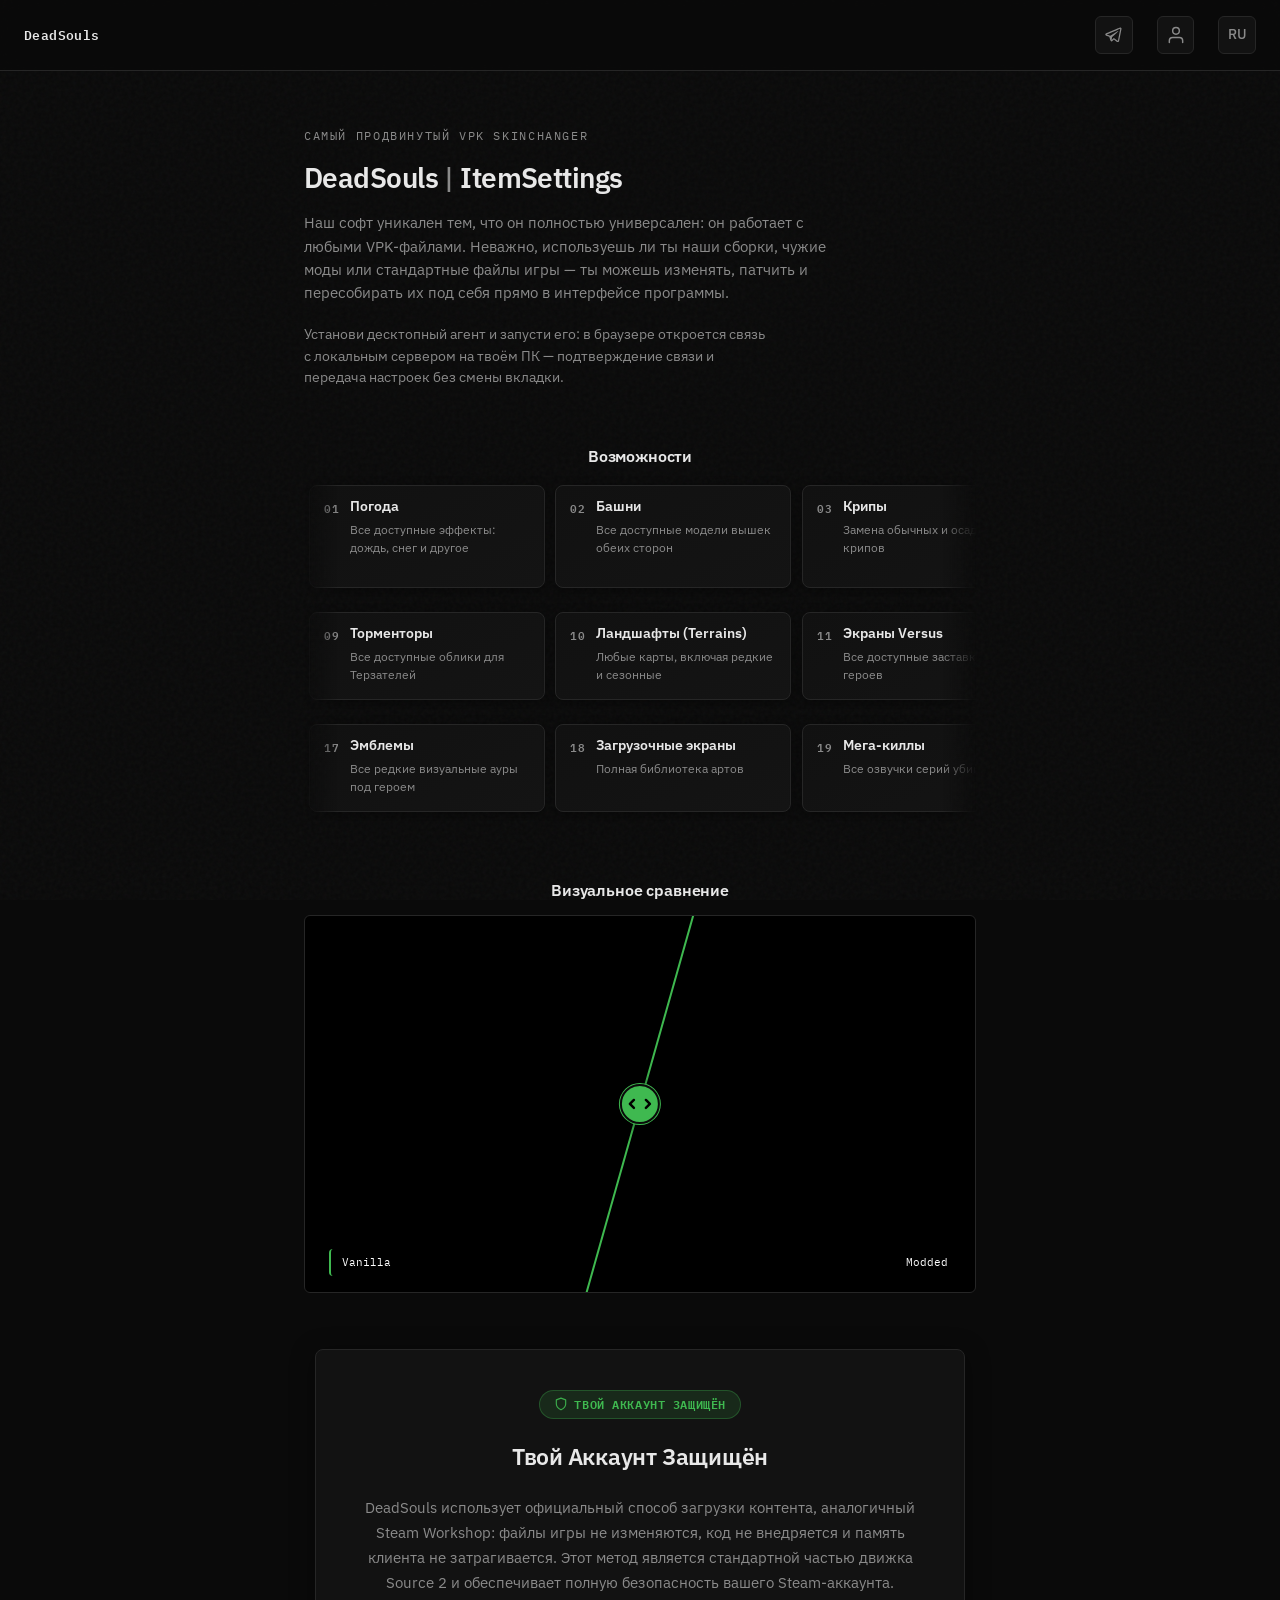
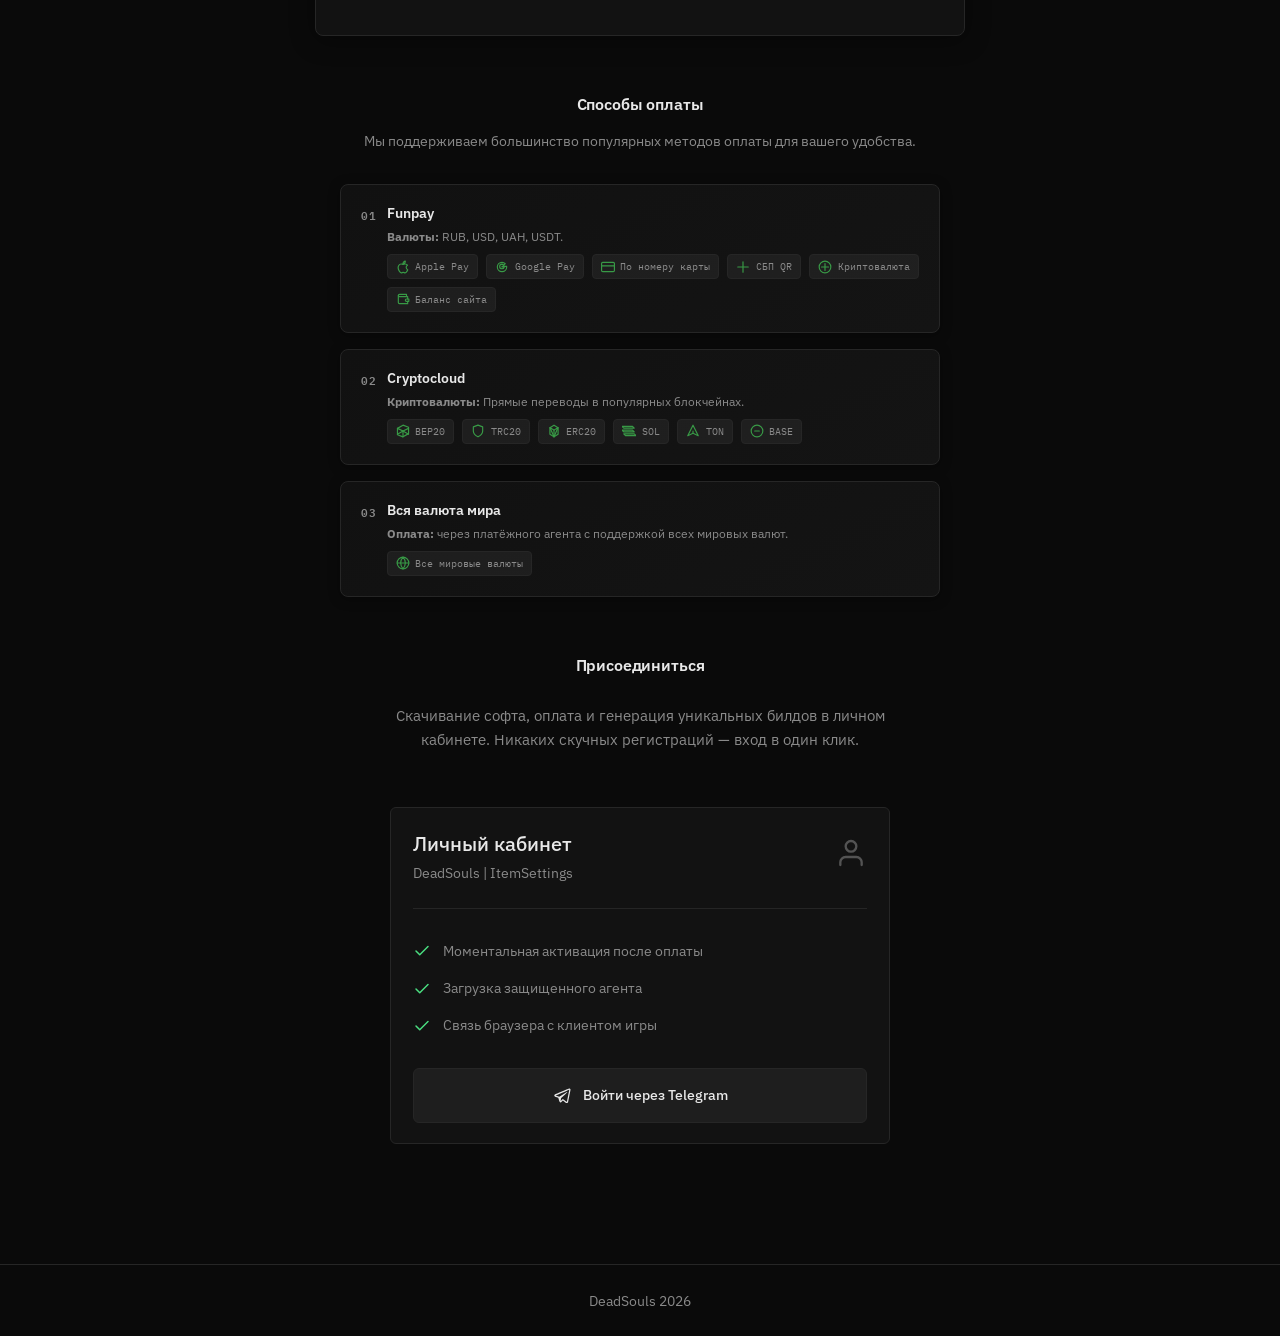
==== static/templates/index.html @ 2cb88980 "removed comments from frontend; fixed language" ====
<!DOCTYPE html>
<html lang="ru">
<head>
    <meta charset="UTF-8" />
    <meta name="viewport" content="width=device-width, initial-scale=1" />
    <meta name="description" content="DeadSouls ItemSettings — продвинутый VPK Skinchanger. Универсальная работа с любыми VPK." />
    <title>DeadSouls | ItemSettings — VPK Skinchanger</title>
    <link rel="preconnect" href="https://fonts.googleapis.com" />
    <link rel="preconnect" href="https://fonts.gstatic.com" crossorigin />
    <link rel="icon" href="https://cdn.deadsouls.cc/website/favicon.ico">
    <link href="https://fonts.googleapis.com/css2?family=IBM+Plex+Mono:wght@400;500;600&family=IBM+Plex+Sans:wght@400;500;600&display=swap" rel="stylesheet" />
    <link rel="stylesheet" href="../styles/styles.css" />
    <script src="../scripts/i18n.js"></script>
  </head>
  <body>
    <div class="noise" aria-hidden="true"></div>

    <div class="topbar-wrap">
      <header class="topbar">
      <a href="/" class="logo" translate="no" style="text-decoration: none; color: inherit;">
        <span class="logo-main">DeadSouls</span>
        <span class="logo-sep"></span>
        <span class="logo-sub"></span>
      </a>
        <div class="topbar-end">
          <a
            href="https://t.me/DeadSouls_VPK"
            target="_blank"
            rel="noopener noreferrer"
            class="gear-btn"
            aria-label="Наш Telegram"
            title="Наш Telegram"
            style="display: flex; align-items: center; justify-content: center; text-decoration: none;"
          >
            <svg width="20" height="20" viewBox="0 0 32 32" fill="currentColor">
              <path d="M 26.070313 3.996094 C 25.734375 4.011719 25.417969 4.109375 25.136719 4.21875 L 25.132813 4.21875 C 24.847656 4.332031 23.492188 4.902344 21.433594 5.765625 C 19.375 6.632813 16.703125 7.757813 14.050781 8.875 C 8.753906 11.105469 3.546875 13.300781 3.546875 13.300781 L 3.609375 13.277344 C 3.609375 13.277344 3.25 13.394531 2.875 13.652344 C 2.683594 13.777344 2.472656 13.949219 2.289063 14.21875 C 2.105469 14.488281 1.957031 14.902344 2.011719 15.328125 C 2.101563 16.050781 2.570313 16.484375 2.90625 16.722656 C 3.246094 16.964844 3.570313 17.078125 3.570313 17.078125 L 3.578125 17.078125 L 8.460938 18.722656 C 8.679688 19.425781 9.949219 23.597656 10.253906 24.558594 C 10.433594 25.132813 10.609375 25.492188 10.828125 25.765625 C 10.933594 25.90625 11.058594 26.023438 11.207031 26.117188 C 11.265625 26.152344 11.328125 26.179688 11.390625 26.203125 C 11.410156 26.214844 11.429688 26.21875 11.453125 26.222656 L 11.402344 26.210938 C 11.417969 26.214844 11.429688 26.226563 11.441406 26.230469 C 11.480469 26.242188 11.507813 26.246094 11.558594 26.253906 C 12.332031 26.488281 12.953125 26.007813 12.953125 26.007813 L 12.988281 25.980469 L 15.871094 23.355469 L 20.703125 27.0625 L 20.8125 27.109375 C 21.820313 27.550781 22.839844 27.304688 23.378906 26.871094 C 23.921875 26.433594 24.132813 25.875 24.132813 25.875 L 24.167969 25.785156 L 27.902344 6.65625 C 28.007813 6.183594 28.035156 5.742188 27.917969 5.3125 C 27.800781 4.882813 27.5 4.480469 27.136719 4.265625 C 26.769531 4.046875 26.40625 3.980469 26.070313 3.996094 Z M 25.96875 6.046875 C 25.964844 6.109375 25.976563 6.101563 25.949219 6.222656 L 25.949219 6.234375 L 22.25 25.164063 C 22.234375 25.191406 22.207031 25.25 22.132813 25.308594 C 22.054688 25.371094 21.992188 25.410156 21.667969 25.28125 L 15.757813 20.75 L 12.1875 24.003906 L 12.9375 19.214844 C 12.9375 19.214844 22.195313 10.585938 22.59375 10.214844 C 22.992188 9.84375 22.859375 9.765625 22.859375 9.765625 C 22.886719 9.3125 22.257813 9.632813 22.257813 9.632813 L 10.082031 17.175781 L 10.078125 17.15625 L 4.242188 15.191406 L 4.242188 15.1875 C 4.238281 15.1875 4.230469 15.183594 4.226563 15.183594 C 4.230469 15.183594 4.257813 15.171875 4.257813 15.171875 L 4.289063 15.15625 L 4.320313 15.144531 C 4.320313 15.144531 9.53125 12.949219 14.828125 10.71875 C 17.480469 9.601563 20.152344 8.476563 22.207031 7.609375 C 24.261719 6.746094 25.78125 6.113281 25.867188 6.078125 C 25.949219 6.046875 25.910156 6.046875 25.96875 6.046875 Z" />
            </svg>
          </a>

          <a
            href="home"
            class="gear-btn"
            id="btn-user-profile"
            aria-label="Личный кабинет"
            style="display: flex; align-items: center; justify-content: center; text-decoration: none;"
          >
            <svg
              width="20"
              height="20"
              viewBox="0 0 24 24"
              fill="none"
              stroke="currentColor"
              stroke-width="1.75"
              stroke-linecap="round"
              stroke-linejoin="round"
            >
              <path d="M20 21v-2a4 4 0 0 0-4-4H8a4 4 0 0 0-4 4v2"></path>
              <circle cx="12" cy="7" r="4"></circle>
            </svg>
          </a>
          <button type="button" class="btn gear-btn home-icon-btn lang-switcher-btn">
            RU
          </button>
        </div>
      </header>

    </div>

    <main>
      <section id="intro" class="section hero">
        <p class="eyebrow" data-i18n="hero_eyebrow">Самый продвинутый VPK Skinchanger</p>
        <h1 class="hero-title">
          DeadSouls <span class="hero-sep">|</span> ItemSettings
        </h1>
        <p class="lead" data-i18n="hero_lead">
          Наш софт уникален тем, что он полностью универсален: он работает с
          любыми VPK-файлами. Неважно, используешь ли ты наши сборки, чужие моды
          или стандартные файлы игры — ты можешь изменять, патчить и пересобирать
          их под себя прямо в интерфейсе программы.
        </p>
        <p class="muted small bridge-hint" data-i18n="hero_bridge_hint">
          Установи десктопный агент и запусти его: в браузере откроется связь с
          локальным сервером на твоём ПК — подтверждение связи и передача
          настроек без смены вкладки.
        </p>
      </section>

      <section id="features" class="section features-section">
        <h2 class="section-title" data-i18n="features_title">Возможности</h2>

        <div class="features-marquees" aria-label="Возможности по категориям">
          <div class="marquee-row marquee-row--left" style="--marquee-duration: 54s">
            <div class="marquee-viewport">
              <div class="marquee-track">
                <div class="marquee-group" role="list">
                  <article class="feat-card" role="listitem">
                    <span class="feat-num" aria-hidden="true">01</span>
                    <span class="feat-title" data-i18n="feat_1_t">Погода</span>
                    <span class="feat-desc" data-i18n="feat_1_d">Все доступные эффекты: дождь, снег и другое</span>
                  </article>
                  <article class="feat-card" role="listitem">
                    <span class="feat-num" aria-hidden="true">02</span>
                    <span class="feat-title" data-i18n="feat_2_t">Башни</span>
                    <span class="feat-desc" data-i18n="feat_2_d">Все доступные модели вышек обеих сторон</span>
                  </article>
                  <article class="feat-card" role="listitem">
                    <span class="feat-num" aria-hidden="true">03</span>
                    <span class="feat-title" data-i18n="feat_3_t">Крипы</span>
                    <span class="feat-desc" data-i18n="feat_3_d">Замена обычных и осадных крипов</span>
                  </article>
                  <article class="feat-card" role="listitem">
                    <span class="feat-num" aria-hidden="true">04</span>
                    <span class="feat-title" data-i18n="feat_4_t">Киллстрик-эффекты</span>
                    <span class="feat-desc" data-i18n="feat_4_d">Визуализация серий убийств</span>
                  </article>
                  <article class="feat-card" role="listitem">
                    <span class="feat-num" aria-hidden="true">05</span>
                    <span class="feat-title" data-i18n="feat_5_t">Интерфейс</span>
                    <span class="feat-desc" data-i18n="feat_5_d">Огромная библиотека скинов панелей, целая коллекция</span>
                  </article>
                  <article class="feat-card" role="listitem">
                    <span class="feat-num" aria-hidden="true">06</span>
                    <span class="feat-title" data-i18n="feat_6_t">Музыкальные наборы</span>
                    <span class="feat-desc" data-i18n="feat_6_d">Все саундтреки игры</span>
                  </article>
                  <article class="feat-card" role="listitem">
                    <span class="feat-num" aria-hidden="true">07</span>
                    <span class="feat-title" data-i18n="feat_7_t">Курсоры</span>
                    <span class="feat-desc" data-i18n="feat_7_d">Полная коллекция тематических наборов указателей</span>
                  </article>
                  <article class="feat-card" role="listitem">
                    <span class="feat-num" aria-hidden="true">08</span>
                    <span class="feat-title" data-i18n="feat_8_t">Рошаны</span>
                    <span class="feat-desc" data-i18n="feat_8_d">Все существующие модели аегисных груш</span>
                  </article>
                </div>
                <div class="marquee-group" aria-hidden="true">
                  <article class="feat-card" tabindex="-1">
                    <span class="feat-num" aria-hidden="true">01</span>
                    <span class="feat-title" data-i18n="feat_1_t">Погода</span>
                    <span class="feat-desc" data-i18n="feat_1_d">Все доступные эффекты: дождь, снег и другое</span>
                  </article>
                  <article class="feat-card" tabindex="-1">
                    <span class="feat-num" aria-hidden="true">02</span>
                    <span class="feat-title" data-i18n="feat_2_t">Башни</span>
                    <span class="feat-desc" data-i18n="feat_2_d">Все доступные модели вышек обеих сторон</span>
                  </article>
                  <article class="feat-card" tabindex="-1">
                    <span class="feat-num" aria-hidden="true">03</span>
                    <span class="feat-title" data-i18n="feat_3_t">Крипы</span>
                    <span class="feat-desc" data-i18n="feat_3_d">Замена обычных и осадных крипов</span>
                  </article>
                  <article class="feat-card" tabindex="-1">
                    <span class="feat-num" aria-hidden="true">04</span>
                    <span class="feat-title" data-i18n="feat_4_t">Киллстрик-эффекты</span>
                    <span class="feat-desc" data-i18n="feat_4_d">Визуализация серий убийств</span>
                  </article>
                  <article class="feat-card" tabindex="-1">
                    <span class="feat-num" aria-hidden="true">05</span>
                    <span class="feat-title" data-i18n="feat_5_t">Интерфейс</span>
                    <span class="feat-desc" data-i18n="feat_5_d">Огромная библиотека скинов панелей, целая коллекция</span>
                  </article>
                  <article class="feat-card" tabindex="-1">
                    <span class="feat-num" aria-hidden="true">06</span>
                    <span class="feat-title" data-i18n="feat_6_t">Музыкальные наборы</span>
                    <span class="feat-desc" data-i18n="feat_6_d">Все саундтреки игры</span>
                  </article>
                  <article class="feat-card" tabindex="-1">
                    <span class="feat-num" aria-hidden="true">07</span>
                    <span class="feat-title" data-i18n="feat_7_t">Курсоры</span>
                    <span class="feat-desc" data-i18n="feat_7_d">Полная коллекция тематических наборов указателей</span>
                  </article>
                  <article class="feat-card" tabindex="-1">
                    <span class="feat-num" aria-hidden="true">08</span>
                    <span class="feat-title" data-i18n="feat_8_t">Рошаны</span>
                    <span class="feat-desc" data-i18n="feat_8_d">Все существующие модели аегисных груш</span>
                  </article>
                </div>
              </div>
            </div>
          </div>

          <div class="marquee-row marquee-row--right" style="--marquee-duration: 62s">
            <div class="marquee-viewport">
              <div class="marquee-track">
                <div class="marquee-group" role="list">
                  <article class="feat-card" role="listitem">
                    <span class="feat-num" aria-hidden="true">09</span>
                    <span class="feat-title" data-i18n="feat_9_t">Торменторы</span>
                    <span class="feat-desc" data-i18n="feat_9_d">Все доступные облики для Терзателей</span>
                  </article>
                  <article class="feat-card" role="listitem">
                    <span class="feat-num" aria-hidden="true">10</span>
                    <span class="feat-title" data-i18n="feat_10_t">Ландшафты (Terrains)</span>
                    <span class="feat-desc" data-i18n="feat_10_d">Любые карты, включая редкие и сезонные</span>
                  </article>
                  <article class="feat-card" role="listitem">
                    <span class="feat-num" aria-hidden="true">11</span>
                    <span class="feat-title" data-i18n="feat_11_t">Экраны Versus</span>
                    <span class="feat-desc" data-i18n="feat_11_d">Все доступные заставки героев</span>
                  </article>
                  <article class="feat-card" role="listitem">
                    <span class="feat-num" aria-hidden="true">12</span>
                    <span class="feat-title" data-i18n="feat_12_t">Эффекты убийства</span>
                    <span class="feat-desc" data-i18n="feat_12_d">Все доступные Kill Banners из игры</span>
                  </article>
                  <article class="feat-card" role="listitem">
                    <span class="feat-num" aria-hidden="true">13</span>
                    <span class="feat-title" data-i18n="feat_13_t">Древние (трон)</span>
                    <span class="feat-desc" data-i18n="feat_13_d">Замена моделей главных строений</span>
                  </article>
                  <article class="feat-card" role="listitem">
                    <span class="feat-num" aria-hidden="true">14</span>
                    <span class="feat-title" data-i18n="feat_14_t">Шейдеры экрана</span>
                    <span class="feat-desc" data-i18n="feat_14_d">Все уникальные цветовые фильтры игры</span>
                  </article>
                  <article class="feat-card" role="listitem">
                    <span class="feat-num" aria-hidden="true">15</span>
                    <span class="feat-title" data-i18n="feat_15_t">Варды</span>
                    <span class="feat-desc" data-i18n="feat_15_d">Любые модели из коллекции игры</span>
                  </article>
                  <article class="feat-card" role="listitem">
                    <span class="feat-num" aria-hidden="true">16</span>
                    <span class="feat-title" data-i18n="feat_16_t">Курьеры</span>
                    <span class="feat-desc" data-i18n="feat_16_d">Все доступные виды «осликов»</span>
                  </article>
                </div>
                <div class="marquee-group" aria-hidden="true">
                  <article class="feat-card" tabindex="-1">
                    <span class="feat-num" aria-hidden="true">09</span>
                    <span class="feat-title" data-i18n="feat_9_t">Торменторы</span>
                    <span class="feat-desc" data-i18n="feat_9_d">Все доступные облики для Терзателей</span>
                  </article>
                  <article class="feat-card" tabindex="-1">
                    <span class="feat-num" aria-hidden="true">10</span>
                    <span class="feat-title" data-i18n="feat_10_t">Ландшафты (Terrains)</span>
                    <span class="feat-desc" data-i18n="feat_10_d">Любые карты, включая редкие и сезонные</span>
                  </article>
                  <article class="feat-card" tabindex="-1">
                    <span class="feat-num" aria-hidden="true">11</span>
                    <span class="feat-title" data-i18n="feat_11_t">Экраны Versus</span>
                    <span class="feat-desc" data-i18n="feat_11_d">Все доступные заставки героев</span>
                  </article>
                  <article class="feat-card" tabindex="-1">
                    <span class="feat-num" aria-hidden="true">12</span>
                    <span class="feat-title" data-i18n="feat_12_t">Эффекты убийства</span>
                    <span class="feat-desc" data-i18n="feat_12_d">Все доступные Kill Banners из игры</span>
                  </article>
                  <article class="feat-card" tabindex="-1">
                    <span class="feat-num" aria-hidden="true">13</span>
                    <span class="feat-title" data-i18n="feat_13_t">Древние (трон)</span>
                    <span class="feat-desc" data-i18n="feat_13_d">Замена моделей главных строений</span>
                  </article>
                  <article class="feat-card" tabindex="-1">
                    <span class="feat-num" aria-hidden="true">14</span>
                    <span class="feat-title" data-i18n="feat_14_t">Шейдеры экрана</span>
                    <span class="feat-desc" data-i18n="feat_14_d">Все уникальные цветовые фильтры игры</span>
                  </article>
                  <article class="feat-card" tabindex="-1">
                    <span class="feat-num" aria-hidden="true">15</span>
                    <span class="feat-title" data-i18n="feat_15_t">Варды</span>
                    <span class="feat-desc" data-i18n="feat_15_d">Любые модели из коллекции игры</span>
                  </article>
                  <article class="feat-card" tabindex="-1">
                    <span class="feat-num" aria-hidden="true">16</span>
                    <span class="feat-title" data-i18n="feat_16_t">Курьеры</span>
                    <span class="feat-desc" data-i18n="feat_16_d">Все доступные виды «осликов»</span>
                  </article>
                </div>
              </div>
            </div>
          </div>

          <div class="marquee-row marquee-row--left" style="--marquee-duration: 48s">
            <div class="marquee-viewport">
              <div class="marquee-track">
                <div class="marquee-group" role="list">
                  <article class="feat-card" role="listitem">
                    <span class="feat-num" aria-hidden="true">17</span>
                    <span class="feat-title" data-i18n="feat_17_t">Эмблемы</span>
                    <span class="feat-desc" data-i18n="feat_17_d">Все редкие визуальные ауры под героем</span>
                  </article>
                  <article class="feat-card" role="listitem">
                    <span class="feat-num" aria-hidden="true">18</span>
                    <span class="feat-title" data-i18n="feat_18_t">Загрузочные экраны</span>
                    <span class="feat-desc" data-i18n="feat_18_d">Полная библиотека артов</span>
                  </article>
                  <article class="feat-card" role="listitem">
                    <span class="feat-num" aria-hidden="true">19</span>
                    <span class="feat-title" data-i18n="feat_19_t">Мега-киллы</span>
                    <span class="feat-desc" data-i18n="feat_19_d">Все озвучки серий убийств</span>
                  </article>
                  <article class="feat-card" role="listitem">
                    <span class="feat-num" aria-hidden="true">20</span>
                    <span class="feat-title" data-i18n="feat_20_t">Аннонсеры</span>
                    <span class="feat-desc" data-i18n="feat_20_d">Все озвучки действий игрока в игре</span>
                  </article>
                  <article class="feat-card" role="listitem">
                    <span class="feat-num" aria-hidden="true">21</span>
                    <span class="feat-title" data-i18n="feat_21_t">Окрашивание реки</span>
                    <span class="feat-desc" data-i18n="feat_21_d">Все доступные заклятия воды</span>
                  </article>
                  <article class="feat-card" role="listitem">
                    <span class="feat-num" aria-hidden="true">22</span>
                    <span class="feat-title" data-i18n="feat_22_t">Unusual Effects</span>
                    <span class="feat-desc" data-i18n="feat_22_d">На любого героя и любую часть всех эффектов unusual</span>
                  </article>
                  <article class="feat-card" role="listitem">
                    <span class="feat-num" aria-hidden="true">23</span>
                    <span class="feat-title" data-i18n="feat_23_t">SkinChanger</span>
                    <span class="feat-desc" data-i18n="feat_23_d">Выбор любой части тела, сета на героя</span>
                  </article>
                </div>
                <div class="marquee-group" aria-hidden="true">
                  <article class="feat-card" tabindex="-1">
                    <span class="feat-num" aria-hidden="true">17</span>
                    <span class="feat-title" data-i18n="feat_17_t">Эмблемы</span>
                    <span class="feat-desc" data-i18n="feat_17_d">Все редкие визуальные ауры под героем</span>
                  </article>
                  <article class="feat-card" tabindex="-1">
                    <span class="feat-num" aria-hidden="true">18</span>
                    <span class="feat-title" data-i18n="feat_18_t">Загрузочные экраны</span>
                    <span class="feat-desc" data-i18n="feat_18_d">Полная библиотека артов</span>
                  </article>
                  <article class="feat-card" tabindex="-1">
                    <span class="feat-num" aria-hidden="true">19</span>
                    <span class="feat-title" data-i18n="feat_19_t">Мега-киллы</span>
                    <span class="feat-desc" data-i18n="feat_19_d">Все озвучки серий убийств</span>
                  </article>
                  <article class="feat-card" tabindex="-1">
                    <span class="feat-num" aria-hidden="true">20</span>
                    <span class="feat-title" data-i18n="feat_20_t">Аннонсеры</span>
                    <span class="feat-desc" data-i18n="feat_20_d">Все озвучки действий игрока в игре</span>
                  </article>
                  <article class="feat-card" tabindex="-1">
                    <span class="feat-num" aria-hidden="true">21</span>
                    <span class="feat-title" data-i18n="feat_21_t">Окрашивание реки</span>
                    <span class="feat-desc" data-i18n="feat_21_d">Все доступные заклятия воды</span>
                  </article>
                  <article class="feat-card" tabindex="-1">
                    <span class="feat-num" aria-hidden="true">22</span>
                    <span class="feat-title" data-i18n="feat_22_t">Unusual Effects</span>
                    <span class="feat-desc" data-i18n="feat_22_d">На любого героя и любую часть всех эффектов unusual</span>
                  </article>
                  <article class="feat-card" tabindex="-1">
                    <span class="feat-num" aria-hidden="true">23</span>
                    <span class="feat-title" data-i18n="feat_23_t">SkinChanger</span>
                    <span class="feat-desc" data-i18n="feat_23_d">Выбор любой части тела, сета на героя</span>
                  </article>
                </div>
              </div>
            </div>
          </div>
        </div>
      </section>

      <section id="comparison" class="section">
        <h2 class="section-title" style="text-align: center;" data-i18n="comparison_title">Визуальное сравнение</h2>

        <div class="comparison-container" id="comp-container" style="--pos: 50%;">

          <div class="comp-layer base-layer">
            <video src="https://cdn.deadsouls.cc/website/videos/modded_1080p_h264.mp4" muted loop autoplay playsinline></video>
            <span class="comp-label label-right">Modded</span>
          </div>

          <div class="comp-layer overlay-layer" id="comp-overlay">
            <video src="https://cdn.deadsouls.cc/website/videos/vanilla_1080p_h264.mp4" muted loop autoplay playsinline></video>
            <span class="comp-label label-left">Vanilla</span>
          </div>

          <input type="range" min="0" max="100" value="50" class="comp-slider" id="comp-slider">

          <div class="comp-handle">
            <div class="handle-circle">
              <svg width="24" height="24" viewBox="0 0 24 24" fill="none" stroke="currentColor" stroke-width="2.5" stroke-linecap="round" stroke-linejoin="round">
                <path d="m18 8 4 4-4 4M6 8l-4 4 4 4"/>
              </svg>
            </div>
          </div>
        </div>
      </section>

      <section id="vac-safe" class="section" style="display: flex; justify-content: center;">
        <div class="vac-safe-card">
          <div class="vac-badge">
            <svg width="14" height="14" viewBox="0 0 24 24" fill="none" stroke="currentColor" stroke-width="2" stroke-linecap="round" stroke-linejoin="round">
              <path d="M12 22s8-4 8-10V5l-8-3-8 3v7c0 6 8 10 8 10z"></path>
            </svg>
            <span data-i18n="vac_safe_title">VAC-SAFE ТЕХНОЛОГИЯ</span>
          </div>
          <h2 class="vac-title" data-i18n="vac_safe_title">Твой Аккаунт Защищён</h2>
          <p class="vac-desc" data-i18n="vac_safe_desc">
            DeadSouls использует официальный способ загрузки контента, аналогичный Steam Workshop: файлы игры не изменяются, код не внедряется и память клиента не затрагивается. Этот метод является стандартной частью движка Source 2 и обеспечивает полную безопасность вашего Steam-аккаунта.
          </p>
        </div>
      </section>

      <section id="payments" class="section">
        <h2 class="section-title" style="text-align: center;" data-i18n="payments_title">Способы оплаты</h2>
        <p class="muted small" style="text-align: center; margin-bottom: 2rem;" data-i18n="payments_sub">Мы поддерживаем большинство популярных методов оплаты для вашего удобства.</p>

        <div class="payment-grid-main">
          <!-- 01 Funpay -->
          <article class="feat-card static-card">
            <span class="feat-num">01</span>
            <span class="feat-title">Funpay</span>
            <span class="feat-desc">
              <strong data-i18n="pay_currencies">Валюты:</strong> RUB, USD, UAH, USDT.<br>
              <div class="network-icons-row">
                <div class="net-badge">
                  <svg width="14" height="14" viewBox="0 0 24 24" fill="none" stroke="currentColor" stroke-width="2" stroke-linecap="round" stroke-linejoin="round">
                    <path xmlns="http://www.w3.org/2000/svg" d="M18.71 19.5C17.88 20.74 17 21.95 15.66 21.97C14.32 22 13.89 21.18 12.37 21.18C10.84 21.18 10.37 21.95 9.09997 22C7.78997 22.05 6.79997 20.68 5.95997 19.47C4.24997 17 2.93997 12.45 4.69997 9.39C5.56997 7.87 7.12997 6.91 8.81997 6.88C10.1 6.86 11.32 7.75 12.11 7.75C12.89 7.75 14.37 6.68 15.92 6.84C16.57 6.87 18.39 7.1 19.56 8.82C19.47 8.88 17.39 10.1 17.41 12.63C17.44 15.65 20.06 16.66 20.09 16.67C20.06 16.74 19.67 18.11 18.71 19.5ZM13 3.5C13.73 2.67 14.94 2.04 15.94 2C16.07 3.17 15.6 4.35 14.9 5.19C14.21 6.04 13.07 6.7 11.95 6.61C11.8 5.46 12.36 4.26 13 3.5Z"/></svg>
                  Apple Pay
                </div>
                <div class="net-badge" title="Google Pay">
                  <svg width="14" height="14" viewBox="0 0 24 24" fill="none" stroke="currentColor" stroke-width="2" stroke-linecap="round" stroke-linejoin="round">
                    <path d="M12 11h8v1c0 4.418-3.582 8-8 8s-8-3.582-8-8 3.582-8 8-8c2.187 0 4.168.879 5.61 2.304l-2.828 2.828A3.99 3.99 0 0 0 12 7c-2.209 0-4 1.791-4 4s1.791 4 4 4c1.858 0 3.411-1.27 3.858-3H12v-1z"/>
                  </svg>
                  Google Pay
                </div>
                <div class="net-badge">
                  <svg width="14" height="14" viewBox="0 0 24 24" fill="none" stroke="currentColor" stroke-width="2" stroke-linecap="round" stroke-linejoin="round"><rect x="1" y="4" width="22" height="16" rx="2" ry="2"/><line x1="1" y1="10" x2="23" y2="10"/></svg>
                  <span data-i18n="pay_card">По номеру карты</span>
                </div>
                <div class="net-badge" title="Система Быстрых Платежей">
                  <svg width="14" height="14" viewBox="0 0 24 24" fill="none" stroke="currentColor" stroke-width="2" stroke-linecap="round" stroke-linejoin="round"><path d="M3 12h18M12 3v18"/></svg>
                  <span data-i18n="pay_sbp">СБП QR</span>
                </div>
                <div class="net-badge">
                  <svg width="14" height="14" viewBox="0 0 24 24" fill="none" stroke="currentColor" stroke-width="2" stroke-linecap="round" stroke-linejoin="round"><circle cx="12" cy="12" r="10"/><path d="M12 6v12M6 12h12"/></svg>
                  <span data-i18n="pay_crypto">Криптовалюта</span>
                </div>
                <div class="net-badge">
                  <svg width="14" height="14" viewBox="0 0 24 24" fill="none" stroke="currentColor" stroke-width="2" stroke-linecap="round" stroke-linejoin="round"><path d="M20 12V8H6a2 2 0 0 1-2-2c0-1.1.9-2 2-2h12v4"/><path d="M4 6v12c0 1.1.9 2 2 2h14v-4"/><path d="M18 12a2 2 0 0 0-2 2c0 1.1.9 2 2 2h4v-4h-4z"/></svg>
                  <span data-i18n="pay_balance">Баланс сайта</span>
                </div>
              </div>
            </span>
          </article>

          <!-- 02 Cryptocloud -->
          <article class="feat-card static-card">
            <span class="feat-num">02</span>
            <span class="feat-title">Cryptocloud</span>
            <div class="feat-desc">
              <strong data-i18n="pay_crypto_label">Криптовалюты:</strong> <span data-i18n="pay_crypto_sub">Прямые переводы в популярных блокчейнах.</span>

              <div class="network-icons-row">
                <div class="net-badge" title="Binance Smart Chain">
                  <svg width="14" height="14" viewBox="0 0 24 24" fill="none" stroke="currentColor" stroke-width="2" stroke-linecap="round" stroke-linejoin="round"><path d="M12 2l-9.5 5.5v11L12 22l9.5-5.5v-11z"/><path d="M12 22V12"/><path d="M21.5 7.5L12 12 2.5 7.5"/><path d="M12 12l9.5 5.5"/><path d="M12 12L2.5 17.5"/></svg>
                  BEP20
                </div>
                <div class="net-badge" title="TRON Network">
                  <svg width="14" height="14" viewBox="0 0 24 24" fill="none" stroke="currentColor" stroke-width="2" stroke-linecap="round" stroke-linejoin="round"><path d="M12 22s8-4 8-10V5l-8-3-8 3v7c0 6 8 10 8 10z"/></svg>
                  TRC20
                </div>
                <div class="net-badge" title="Ethereum Network">
                  <svg width="14" height="14" viewBox="0 0 24 24" fill="none" stroke="currentColor" stroke-width="2" stroke-linecap="round" stroke-linejoin="round"><path d="m12 2 7 4.5V17.5L12 22l-7-4.5V6.5Z"/><path d="m12 22 7-16-7 4.5-7-4.5Z"/><path d="M12 10.5v11.5"/></svg>
                  ERC20
                </div>
                <div class="net-badge" title="Solana Network">
                  <svg width="14" height="14" viewBox="0 0 24 24" fill="none" stroke="currentColor" stroke-width="2" stroke-linecap="round" stroke-linejoin="round"><path d="M3 7h18L18 4H0zM21 17H3l3 3h18zM18 10.5H0l3 3h18z"/></svg>
                  SOL
                </div>
                <div class="net-badge" title="The Open Network">
                  <svg width="14" height="14" viewBox="0 0 24 24" fill="none" stroke="currentColor" stroke-width="2" stroke-linecap="round" stroke-linejoin="round"><path d="M12 2L3 20l9-4 9 4-9-18z"/><path d="M12 16v-4"/></svg>
                  TON
                </div>
                <div class="net-badge" title="Base L2 Network">
                  <svg width="14" height="14" viewBox="0 0 24 24" fill="none" stroke="currentColor" stroke-width="2" stroke-linecap="round" stroke-linejoin="round"><circle cx="12" cy="12" r="10"/><path d="M8 12h8"/></svg>
                  BASE
                </div>
              </div>
            </div>
          </article>

          <!-- 03 Агент -->
          <article class="feat-card static-card">
            <span class="feat-num">03</span>
            <span class="feat-title" data-i18n="agent_desc">Агент</span>
            <div class="feat-desc">
              <strong data-i18n="pay_agent_label">Оплата:</strong> <span data-i18n="pay_agent_sub">через платёжного агента с поддержкой всех мировых валют.</span>

              <div class="network-icons-row">
                <div class="net-badge">
                  <svg width="14" height="14" viewBox="0 0 24 24" fill="none" stroke="currentColor" stroke-width="2" stroke-linecap="round" stroke-linejoin="round">
                    <circle cx="12" cy="12" r="10"/>
                    <line x1="2" y1="12" x2="22" y2="12"/>
                    <path d="M12 2a15.3 15.3 0 0 1 4 10 15.3 15.3 0 0 1-4 10 15.3 15.3 0 0 1-4-10 15.3 15.3 0 0 1 4-10z"/>
                  </svg>
                  <span data-i18n="pay_world_curr">Все мировые валюты</span>
                </div>
              </div>
            </div>
          </article>
        </div>
      </section>

      <section id="access" class="section" style="display: flex; flex-direction: column; align-items: center;">
        <h2 class="section-title" style="text-align: center;" data-i18n="access_title">Присоединиться</h2>
        <p class="muted" style="text-align: center; max-width: 500px; margin-bottom: 2.5rem;" data-i18n="access_desc">
          Скачивание софта, оплата и генерация уникальных билдов в личном кабинете. Никаких скучных регистраций — вход в один клик.
        </p>

        <div class="card" style="width: 100%; max-width: 500px; display: flex; flex-direction: column; gap: 2rem;">

          <div style="display: flex; justify-content: space-between; align-items: center; border-bottom: 1px solid rgba(255, 255, 255, 0.08); padding-bottom: 1.5rem;">
            <div>
              <h3 style="margin: 0 0 0.25rem 0; font-size: 1.25rem; font-weight: 500;" data-i18n="access_card_title">Личный кабинет</h3>
              <p class="muted small" style="margin: 0;">DeadSouls | ItemSettings</p>
            </div>
            <div style="opacity: 0.3;">
              <svg width="32" height="32" viewBox="0 0 24 24" fill="none" stroke="currentColor" stroke-width="1.75" stroke-linecap="round" stroke-linejoin="round">
                <path d="M20 21v-2a4 4 0 0 0-4-4H8a4 4 0 0 0-4 4v2"></path>
                <circle cx="12" cy="7" r="4"></circle>
              </svg>
            </div>
          </div>

          <ul style="list-style: none; padding: 0; margin: 0; display: flex; flex-direction: column; gap: 1rem;" class="muted small">
            <li style="display: flex; align-items: center; gap: 12px;">
              <svg width="18" height="18" viewBox="0 0 24 24" fill="none" stroke="#4ade80" stroke-width="2" stroke-linecap="round" stroke-linejoin="round"><polyline points="20 6 9 17 4 12"></polyline></svg>
              <span><span data-i18n="access_feature_1">Моментальная активация после оплаты</span></span>
            </li>
            <li style="display: flex; align-items: center; gap: 12px;">
              <svg width="18" height="18" viewBox="0 0 24 24" fill="none" stroke="#4ade80" stroke-width="2" stroke-linecap="round" stroke-linejoin="round"><polyline points="20 6 9 17 4 12"></polyline></svg>
              <span><span data-i18n="access_feature_2">Загрузка защищенного агента</span></span>
            </li>
            <li style="display: flex; align-items: center; gap: 12px;">
              <svg width="18" height="18" viewBox="0 0 24 24" fill="none" stroke="#4ade80" stroke-width="2" stroke-linecap="round" stroke-linejoin="round"><polyline points="20 6 9 17 4 12"></polyline></svg>
              <span><span data-i18n="access_feature_3">Связь браузера с клиентом игры</span></span>
            </li>
          </ul>

          <a href="/home" id="btn-tg-login" class="btn primary" style="display: flex; justify-content: center; align-items: center; gap: 10px; text-decoration: none; padding: 1rem;">
            <svg width="20" height="20" viewBox="0 0 32 32" fill="currentColor">
              <path d="M 26.070313 3.996094 C 25.734375 4.011719 25.417969 4.109375 25.136719 4.21875 L 25.132813 4.21875 C 24.847656 4.332031 23.492188 4.902344 21.433594 5.765625 C 19.375 6.632813 16.703125 7.757813 14.050781 8.875 C 8.753906 11.105469 3.546875 13.300781 3.546875 13.300781 L 3.609375 13.277344 C 3.609375 13.277344 3.25 13.394531 2.875 13.652344 C 2.683594 13.777344 2.472656 13.949219 2.289063 14.21875 C 2.105469 14.488281 1.957031 14.902344 2.011719 15.328125 C 2.101563 16.050781 2.570313 16.484375 2.90625 16.722656 C 3.246094 16.964844 3.570313 17.078125 3.570313 17.078125 L 3.578125 17.078125 L 8.460938 18.722656 C 8.679688 19.425781 9.949219 23.597656 10.253906 24.558594 C 10.433594 25.132813 10.609375 25.492188 10.828125 25.765625 C 10.933594 25.90625 11.058594 26.023438 11.207031 26.117188 C 11.265625 26.152344 11.328125 26.179688 11.390625 26.203125 C 11.410156 26.214844 11.429688 26.21875 11.453125 26.222656 L 11.402344 26.210938 C 11.417969 26.214844 11.429688 26.226563 11.441406 26.230469 C 11.480469 26.242188 11.507813 26.246094 11.558594 26.253906 C 12.332031 26.488281 12.953125 26.007813 12.953125 26.007813 L 12.988281 25.980469 L 15.871094 23.355469 L 20.703125 27.0625 L 20.8125 27.109375 C 21.820313 27.550781 22.839844 27.304688 23.378906 26.871094 C 23.921875 26.433594 24.132813 25.875 24.132813 25.875 L 24.167969 25.785156 L 27.902344 6.65625 C 28.007813 6.183594 28.035156 5.742188 27.917969 5.3125 C 27.800781 4.882813 27.5 4.480469 27.136719 4.265625 C 26.769531 4.046875 26.40625 3.980469 26.070313 3.996094 Z M 25.96875 6.046875 C 25.964844 6.109375 25.976563 6.101563 25.949219 6.222656 L 25.949219 6.234375 L 22.25 25.164063 C 22.234375 25.191406 22.207031 25.25 22.132813 25.308594 C 22.054688 25.371094 21.992188 25.410156 21.667969 25.28125 L 15.757813 20.75 L 12.1875 24.003906 L 12.9375 19.214844 C 12.9375 19.214844 22.195313 10.585938 22.59375 10.214844 C 22.992188 9.84375 22.859375 9.765625 22.859375 9.765625 C 22.886719 9.3125 22.257813 9.632813 22.257813 9.632813 L 10.082031 17.175781 L 10.078125 17.15625 L 4.242188 15.191406 L 4.242188 15.1875 C 4.238281 15.1875 4.230469 15.183594 4.226563 15.183594 C 4.230469 15.183594 4.257813 15.171875 4.257813 15.171875 L 4.289063 15.15625 L 4.320313 15.144531 C 4.320313 15.144531 9.53125 12.949219 14.828125 10.71875 C 17.480469 9.601563 20.152344 8.476563 22.207031 7.609375 C 24.261719 6.746094 25.78125 6.113281 25.867188 6.078125 C 25.949219 6.046875 25.910156 6.046875 25.96875 6.046875 Z"></path>
            </svg>
            <span data-i18n="login_tg_btn">Войти через Telegram</span>
          </a>
        </div>
      </section>

    </main>

    <footer class="footer">
      <span class="muted small" translate="no" data-i18n="footer_text">DeadSouls 2026</span>
    </footer>

    <div
      class="success-overlay"
      id="success-overlay"
      hidden
      role="dialog"
      aria-modal="true"
      aria-labelledby="success-title"
    >
      <div class="success-panel">
        <div class="success-ring" aria-hidden="true"></div>
        <h2 id="success-title" class="success-title" data-i18n="bridge_success_title">Связь установлена</h2>
        <p class="success-sub" data-i18n="bridge_success_desc">
          Локальный агент ответил. Сессия активна на этой машине.
        </p>
      </div>
    </div>

    <aside
      class="settings-drawer"
      id="settings-drawer"
      hidden
      aria-label="Настройки конфигурации"
    >
      <div class="settings-inner">
        <header class="settings-head">
          <h2 class="settings-title" data-i18n="cfg_title">Конфигурация</h2>
          <button
            type="button"
            class="icon-btn"
            id="btn-close-settings"
            aria-label="Закрыть настройки"
          >
            ×
          </button>
        </header>
        <p class="muted small" data-i18n="cfg_desc">
          Параметры собираются в браузере и отправляются агенту через
          <code>POST</code> JSON.
        </p>

        <form id="config-form" class="config-form">
          <div class="field-row">
            <label class="label" for="cfg-endpoint" data-i18n="cfg_endpoint">Путь POST конфига</label>
            <input
              type="text"
              id="cfg-endpoint"
              class="input"
              value="/bridge/config"
              spellcheck="false"
              autocomplete="off"
            />
          </div>
          <div class="field-row">
            <label class="label" for="cfg-app-name" data-i18n="cfg_app_name">Имя приложения</label>
            <input
              type="text"
              id="cfg-app-name"
              class="input"
              value="DeadSouls | ItemSettings"
              spellcheck="false"
            />
          </div>
          <div class="field-row">
            <label class="label" for="cfg-mode" data-i18n="cfg_mode">Режим</label>
            <select id="cfg-mode" class="input select">
              <option value="standard">standard</option>
              <option value="quiet">quiet</option>
              <option value="debug">debug</option>
            </select>
          </div>
          <div class="field-row checkbox-row">
            <input type="checkbox" id="cfg-auto" checked />
            <label for="cfg-auto" data-i18n="cfg_auto">Автозапуск моста при старте агента</label>
          </div>
          <div class="field-row">
            <label class="label" for="cfg-extra" data-i18n="cfg_extra">Доп. JSON (сливается в тело запроса)</label>
            <textarea
              id="cfg-extra"
              class="input textarea"
              rows="4"
              spellcheck="false"
              placeholder='{ "featureX": true }'
            ></textarea>
          </div>
          <div class="settings-actions">
            <button type="submit" class="btn primary" id="btn-send-config" data-i18n="cfg_apply">
              Применить к локальному агенту
            </button>
          </div>
          <p class="status-line" id="config-status"></p>
        </form>
      </div>
    </aside>

    <script src="../scripts/app.js" type="module"></script>
    <script src="../scripts/bridge.js"></script>
  </body>
</html>
---- static/styles/styles.css ----
:root {
  --bg: #0a0a0a;
  --bg-elevated: #121212;
  --border: #262626;
  --text: #e8e8e8;
  --muted: #8a8a8a;
  --accent: #3fb950;
  --accent-dim: rgba(63, 185, 80, 0.14);
  --focus: #58a6ff;
  --font-sans: "IBM Plex Sans", system-ui, sans-serif;
  --font-mono: "IBM Plex Mono", ui-monospace, monospace;
  --radius: 6px;
  --transition: 180ms ease;
  --scrollbar-track: #101010;
  --scrollbar-thumb: #2e2e2e;
}

*,
*::before,
*::after {
  box-sizing: border-box;
}

html {
  scroll-behavior: smooth;
  scrollbar-width: thin;
  scrollbar-color: var(--scrollbar-thumb) var(--scrollbar-track);
}

html::-webkit-scrollbar {
  width: 9px;
}

html::-webkit-scrollbar-track {
  background: var(--scrollbar-track);
  border-left: 1px solid var(--border);
}


html::-webkit-scrollbar-thumb {
  background: linear-gradient(
    180deg,
    var(--scrollbar-thumb) 0%,
    color-mix(in srgb, var(--scrollbar-thumb) 85%, #1a1a1a) 100%
  );
  border-radius: 999px;
  border: 2px solid var(--scrollbar-track);
  box-shadow: inset 0 0 0 1px rgba(255, 255, 255, 0.04);
}

html::-webkit-scrollbar-thumb:hover {
  background: linear-gradient(
    180deg,
    color-mix(in srgb, var(--scrollbar-thumb) 70%, var(--accent)) 0%,
    var(--scrollbar-thumb) 100%
  );
}

html::-webkit-scrollbar-thumb:active {
  background: color-mix(in srgb, var(--accent) 35%, var(--scrollbar-thumb));
}

html::-webkit-scrollbar-corner {
  background: var(--scrollbar-track);
}

body {
  margin: 0;
  min-height: 100vh;
  font-family: var(--font-sans);
  font-size: 15px;
  line-height: 1.55;
  color: var(--text);
  background: var(--bg);
  -webkit-font-smoothing: antialiased;
}

.noise {
  pointer-events: none;
  position: fixed;
  inset: 0;
  opacity: 0.035;
  background-image: url("data:image/svg+xml,%3Csvg viewBox='0 0 256 256' xmlns='http://www.w3.org/2000/svg'%3E%3Cfilter id='n'%3E%3CfeTurbulence type='fractalNoise' baseFrequency='0.9' numOctaves='4' stitchTiles='stitch'/%3E%3C/filter%3E%3Crect width='100%25' height='100%25' filter='url(%23n)'/%3E%3C/svg%3E");
  z-index: 0;
}

.topbar-wrap {
  position: sticky;
  top: 0;
  z-index: 20;
  isolation: isolate;
}

.topbar {
  display: flex;
  align-items: center;
  justify-content: space-between;
  gap: 1rem;
  padding: 1rem 1.5rem;
  border-bottom: 1px solid var(--border);
  background: color-mix(in srgb, var(--bg) 92%, transparent);
  backdrop-filter: blur(10px);
}

.topbar-end {
  display: flex;
  align-items: center;
  gap: 0.5rem 1.5rem;
  flex-wrap: wrap;
  justify-content: flex-end;
}

.gear-btn {
  display: flex;
  align-items: center;
  justify-content: center;
  width: 2.35rem;
  height: 2.35rem;
  padding: 0;
  border: 1px solid var(--border);
  border-radius: var(--radius);
  background: var(--bg-elevated);
  color: var(--muted);
  cursor: pointer;
  transition: color var(--transition), border-color var(--transition),
    background 0.2s ease, box-shadow 0.2s ease;
}

.gear-btn:hover {
  color: var(--accent);
  border-color: #3a3a3a;
  background: #161616;
}

.gear-btn[aria-expanded="true"] {
  color: var(--accent);
  border-color: color-mix(in srgb, var(--accent) 40%, var(--border));
  box-shadow: 0 0 0 1px rgba(63, 185, 80, 0.12);
}

.gear-btn:focus-visible {
  outline: 2px solid var(--focus);
  outline-offset: 2px;
}

.gear-icon {
  display: block;
}

.connect-popover {
  position: absolute;
  right: 1rem;
  top: calc(100% - 1px);
  width: min(320px, calc(100vw - 2rem));
  margin-top: 0.35rem;
  padding: 1rem 1.1rem 1.1rem;
  background: var(--bg-elevated);
  border: 1px solid var(--border);
  border-radius: var(--radius);
  box-shadow: 0 16px 48px rgba(0, 0, 0, 0.5);
}

.connect-popover[hidden] {
  display: none;
}

.connect-popover-title {
  font-size: 0.82rem;
  font-weight: 600;
  margin: 0 0 0.35rem;
  letter-spacing: 0.02em;
}

.connect-popover-hint {
  margin: 0 0 0.85rem;
  line-height: 1.4;
}

.connect-popover .field-row:last-of-type {
  margin-bottom: 0.5rem;
}

.poll-status-row {
  display: flex;
  align-items: center;
  gap: 0.55rem;
  margin: 0.65rem 0 0;
  min-height: 1.35em;
  font-family: var(--font-mono);
  font-size: 0.74rem;
  letter-spacing: 0.04em;
  text-transform: uppercase;
  color: var(--muted);
}

.poll-status-row[data-poll-state="ok"] {
  color: var(--accent);
}

.poll-status-row[data-poll-state="ok"] .poll-dot {
  background: var(--accent);
  box-shadow: 0 0 10px rgba(63, 185, 80, 0.45);
  animation: none;
  opacity: 1;
}

.poll-status-row[data-poll-state="bad_port"] {
  text-transform: none;
  letter-spacing: 0.02em;
  font-size: 0.72rem;
  color: #c9a227;
}

.poll-dot {
  flex-shrink: 0;
  width: 7px;
  height: 7px;
  border-radius: 50%;
  background: var(--accent);
  opacity: 0.55;
  animation: poll-dot-pulse 1.4s ease-in-out infinite;
  box-shadow: 0 0 0 0 rgba(63, 185, 80, 0.35);
}

@keyframes poll-dot-pulse {
  0%,
  100% {
    opacity: 0.45;
    transform: scale(1);
    box-shadow: 0 0 0 0 rgba(63, 185, 80, 0.25);
  }
  50% {
    opacity: 1;
    transform: scale(1.15);
    box-shadow: 0 0 0 4px rgba(63, 185, 80, 0);
  }
}

.poll-status-text {
  line-height: 1.3;
}

.connect-simulate {
  margin-top: 0.85rem;
  padding-top: 0.85rem;
  border-top: 1px solid var(--border);
}

.btn-simulate {
  width: 100%;
  font-size: 0.78rem;
  padding: 0.5rem 0.75rem;
  background: transparent;
  color: var(--muted);
  border: 1px dashed var(--border);
}

.btn-simulate:hover {
  color: var(--accent);
  border-color: color-mix(in srgb, var(--accent) 35%, var(--border));
  background: var(--accent-dim);
}

.connect-simulate-hint {
  margin: 0.5rem 0 0;
  line-height: 1.4;
}

@media (prefers-reduced-motion: reduce) {
  .poll-dot {
    animation: none;
    opacity: 0.85;
  }

  .poll-status-row[data-poll-state="ok"] .poll-dot {
    opacity: 1;
  }
}

.btn-simulate:disabled {
  opacity: 0.5;
  cursor: not-allowed;
  filter: grayscale(1);
  border-color: var(--border);
}

.logo {
  font-family: var(--font-mono);
  font-weight: 600;
  font-size: 0.82rem;
  letter-spacing: 0.03em;
  display: inline-flex;
  flex-wrap: wrap;
  align-items: baseline;
  gap: 0.35rem;
  max-width: min(100%, 14rem);
}

.logo-sep {
  color: var(--muted);
  font-weight: 500;
}

.logo-sub {
  color: var(--muted);
  font-weight: 500;
  opacity: 0.92;
}

.nav {
  display: flex;
  gap: 1.25rem;
}

.nav a {
  color: var(--muted);
  text-decoration: none;
  font-size: 0.8rem;
  letter-spacing: 0.02em;
  transition: color var(--transition);
}

.nav a:hover {
  color: var(--text);
}

.nav-btn {
  font-family: var(--font-sans);
  font-size: 0.8rem;
  letter-spacing: 0.02em;
  color: var(--muted);
  background: none;
  border: none;
  padding: 0;
  cursor: pointer;
  transition: color var(--transition);
}

.nav-btn:hover {
  color: var(--accent);
}

main {
  position: relative;
  z-index: 1;
  max-width: 720px;
  margin: 0 auto;
  padding: 2.5rem 1.5rem 4rem;
}

.section {
  margin-bottom: 3.5rem;
}

.hero {
  padding-top: 1rem;
}

.eyebrow {
  font-family: var(--font-mono);
  font-size: 0.72rem;
  text-transform: uppercase;
  letter-spacing: 0.14em;
  color: var(--muted);
  margin: 0 0 1rem;
}

.hero-title {
  font-size: clamp(1.35rem, 4vw, 1.75rem);
  font-weight: 600;
  line-height: 1.25;
  margin: 0 0 1rem;
  letter-spacing: -0.02em;
}

.lead {
  color: var(--muted);
  margin: 0;
  max-width: 58ch;
}

.hero-tagline {
  font-size: 1.05rem;
  font-weight: 500;
  color: var(--text);
  margin: 0 0 1rem;
  max-width: 48ch;
  line-height: 1.45;
}

.hero-sep {
  color: var(--muted);
  font-weight: 500;
}

.bridge-hint {
  margin-top: 1.25rem;
  margin-bottom: 0;
  max-width: 58ch;
}

.features-section > .section-title {
  text-align: center;
  margin-bottom: 0.45rem;
}

.features-lead {
  max-width: 46ch;
  text-align: center;
  font-size: 1.05rem;
  line-height: 1.55;
}

.features-marquees {
  display: flex;
  flex-direction: column;
  gap: 0.28rem;
  margin-top: 0.2rem;
  -webkit-mask-image: linear-gradient(
    90deg,
    transparent,
    #000 5%,
    #000 95%,
    transparent
  );
  mask-image: linear-gradient(
    90deg,
    transparent,
    #000 5%,
    #000 95%,
    transparent
  );
}

.marquee-row {
  position: relative;
  overflow: hidden;
  border-radius: var(--radius);
  padding-block: 0.05rem;
}

.marquee-viewport {
  overflow: hidden;
  width: 100%;
  padding-block: 9px;
  box-sizing: border-box;
}

.marquee-track {
  display: flex;
  flex-direction: row;
  flex-wrap: nowrap;
  width: max-content;
  will-change: transform;
}

.marquee-row--left .marquee-track {
  -webkit-animation: marquee-left var(--marquee-duration, 54s) linear infinite;
  animation: marquee-left var(--marquee-duration, 54s) linear infinite;
}

.marquee-row--right .marquee-track {
  -webkit-animation: marquee-right var(--marquee-duration, 62s) linear infinite;
  animation: marquee-right var(--marquee-duration, 62s) linear infinite;
}

.marquee-row:hover .marquee-track {
  -webkit-animation-play-state: paused;
  animation-play-state: paused;
}

@-webkit-keyframes marquee-left {
  from { -webkit-transform: translateX(0); transform: translateX(0); }
  to { -webkit-transform: translateX(-50%); transform: translateX(-50%); }
}
@keyframes marquee-left {
  from { transform: translateX(0); }
  to { transform: translateX(-50%); }
}

@-webkit-keyframes marquee-right {
  from { -webkit-transform: translateX(-50%); transform: translateX(-50%); }
  to { -webkit-transform: translateX(0); transform: translateX(0); }
}
@keyframes marquee-right {
  from { transform: translateX(-50%); }
  to { transform: translateX(0); }
}

.marquee-group {
  display: flex;
  flex-direction: row;
  align-items: stretch;
  flex-shrink: 0;
  gap: 0.65rem;
  padding-inline: 0.3rem;
}

.feat-card {
  --tilt-x: 0deg;
  --tilt-y: 0deg;
  --feat-bg: #111111;
  --feat-bg-hover: #1f1f1f;
  position: relative;
  flex: 0 0 auto;
  width: min(236px, 78vw);
  min-height: 5.5rem;
  display: grid;
  grid-template-columns: auto 1fr;
  grid-template-rows: auto 1fr;
  column-gap: 0.65rem;
  row-gap: 0.35rem;
  padding: 0.75rem 0.9rem;
  border: 1px solid var(--border);
  border-radius: calc(var(--radius) + 2px);
  background: linear-gradient(
    155deg,
    var(--feat-bg) 0%,
    color-mix(in srgb, var(--feat-bg) 88%, #2a2a2a) 100%
  );
  box-shadow: 0 2px 12px rgba(0, 0, 0, 0.35);
  transform: perspective(640px) rotateX(var(--tilt-x)) rotateY(var(--tilt-y))
    translateZ(0);
  transition: background 0.38s ease, border-color 0.32s ease,
    box-shadow 0.38s ease, transform 0.22s ease, filter 0.32s ease;
  cursor: default;
}

.feat-card::after {
  content: "";
  position: absolute;
  inset: 0;
  border-radius: inherit;
  pointer-events: none;
  opacity: 0;
  background: radial-gradient(
    120% 80% at var(--glow-x, 50%) var(--glow-y, 20%),
    rgba(255, 255, 255, 0.07) 0%,
    transparent 55%
  );
  transition: opacity 0.35s ease;
}

.feat-card:hover {
  --feat-bg: #1a1a1a;
  background: linear-gradient(
    155deg,
    var(--feat-bg-hover) 0%,
    color-mix(in srgb, var(--feat-bg-hover) 82%, #eaeaea 6%) 100%
  );
  border-color: #404040;
  box-shadow: 0 10px 28px rgba(0, 0, 0, 0.42),
    0 0 0 1px rgba(63, 185, 80, 0.12);
  filter: brightness(1.08);
  transform: perspective(640px) rotateX(var(--tilt-x)) rotateY(var(--tilt-y))
    translateZ(0);
  z-index: 2;
}

.feat-card:hover::after {
  opacity: 1;
}

.feat-num {
  font-family: var(--font-mono);
  font-size: 0.68rem;
  font-weight: 600;
  color: var(--muted);
  letter-spacing: 0.06em;
  grid-row: 1 / -1;
  align-self: start;
  padding-top: 0.15rem;
  transition: color 0.3s ease;
}

.feat-card:hover .feat-num {
  color: var(--accent);
}

.feat-title {
  font-weight: 600;
  font-size: 0.86rem;
  color: var(--text);
  grid-column: 2;
  line-height: 1.3;
  transition: color 0.25s ease;
}

.feat-desc {
  grid-column: 2;
  font-size: 0.78rem;
  color: var(--muted);
  line-height: 1.42;
  display: -webkit-box;
  -webkit-box-orient: vertical;
  -webkit-line-clamp: 3;
  overflow: hidden;
  transition: color 0.3s ease;
}

.feat-card:hover .feat-desc {
  color: color-mix(in srgb, var(--muted) 55%, var(--text) 45%);
}

.feat-marquee-hint {
  margin: 0.35rem 0 0;
  text-align: center;
  opacity: 0.75;
}

@media (prefers-reduced-motion: reduce) {
  .marquee-track {
    animation: none !important;
    flex-wrap: wrap;
    width: 100%;
    max-width: 100%;
    justify-content: center;
    row-gap: 0.5rem;
  }

  .marquee-group[aria-hidden="true"] {
    display: none;
  }

  .features-marquees {
    -webkit-mask-image: none;
    mask-image: none;
  }

  .marquee-row:hover .marquee-track {
    animation-play-state: running;
  }

  .feat-card,
  .feat-card:hover {
    transition: none;
  }

  .feat-card {
    transform: none;
  }

  .feat-card:hover {
    transform: none;
    filter: brightness(1.05);
  }
}

.section-title {
  font-size: 1rem;
  font-weight: 600;
  margin: 0 0 0.75rem;
  letter-spacing: -0.01em;
}

.muted {
  color: var(--muted);
}

.muted.small,
.small {
  font-size: 0.85rem;
}

.features-section .features-lead.muted {
  margin: 0 auto 0.35rem;
}

.card {
  background: var(--bg-elevated);
  border: 1px solid var(--border);
  border-radius: var(--radius);
  padding: 1.25rem 1.35rem;
  margin-top: 1rem;
}

.card-title {
  font-size: 0.95rem;
  margin: 0 0 0.5rem;
}

.payment-row {
  display: flex;
  align-items: flex-start;
  justify-content: space-between;
  gap: 1rem;
  margin-bottom: 1.25rem;
}

.payment-name {
  font-weight: 500;
}

.price {
  font-family: var(--font-mono);
  color: var(--muted);
  font-size: 0.9rem;
}

.hint {
  margin: 1rem 0 0;
  color: var(--muted);
  font-size: 0.8rem;
}

.btn {
  font-family: var(--font-sans);
  font-size: 0.85rem;
  font-weight: 500;
  padding: 0.55rem 1rem;
  border-radius: var(--radius);
  border: 1px solid var(--border);
  cursor: pointer;
  transition: background var(--transition), border-color var(--transition),
    color var(--transition), opacity var(--transition);
}

.btn:disabled {
  opacity: 0.45;
  cursor: not-allowed;
}

.btn.primary {
  background: var(--text);
  color: var(--bg);
  border-color: var(--text);
}

.btn.primary:hover:not(:disabled) {
  background: #fff;
}

.btn.ghost {
  background: transparent;
  color: var(--text);
  text-decoration: none;
  display: inline-block;
  text-align: center;
}

.btn.ghost:hover:not(:disabled) {
  border-color: var(--muted);
}

.field-row {
  margin-bottom: 1rem;
}

.label {
  display: block;
  font-size: 0.75rem;
  text-transform: uppercase;
  letter-spacing: 0.08em;
  color: var(--muted);
  margin-bottom: 0.35rem;
}

.input {
  width: 100%;
  font-family: var(--font-mono);
  font-size: 0.82rem;
  padding: 0.55rem 0.65rem;
  border-radius: var(--radius);
  border: 1px solid var(--border);
  background: var(--bg);
  color: var(--text);
  outline: none;
}

.input:focus {
  border-color: var(--focus);
  box-shadow: 0 0 0 1px var(--focus);
}

.select {
  appearance: none;
  background-image: url("data:image/svg+xml,%3Csvg xmlns='http://www.w3.org/2000/svg' width='12' height='12' viewBox='0 0 12 12'%3E%3Cpath fill='%238a8a8a' d='M3 4.5L6 8l3-3.5'/%3E%3C/svg%3E");
  background-repeat: no-repeat;
  background-position: right 0.65rem center;
  padding-right: 2rem;
}

.textarea {
  resize: vertical;
  min-height: 88px;
}

.status-line {
  font-family: var(--font-mono);
  font-size: 0.78rem;
  color: var(--muted);
  margin: 1rem 0 0;
  word-break: break-all;
}

.checkbox-row {
  display: flex;
  align-items: center;
  gap: 0.5rem;
}

.checkbox-row input {
  accent-color: var(--accent);
}

.checkbox-row label {
  font-size: 0.88rem;
  color: var(--text);
}

code {
  font-family: var(--font-mono);
  font-size: 0.85em;
  background: var(--bg);
  padding: 0.1em 0.35em;
  border-radius: 4px;
  border: 1px solid var(--border);
}

.footer {
  position: relative;
  z-index: 1;
  padding: 1.5rem;
  border-top: 1px solid var(--border);
  text-align: center;
  flex-shrink: 0;
  margin-top: auto;
}

body.state-blur > .noise,
body.state-blur > .topbar,
body.state-blur > main,
body.state-blur > .footer {
  filter: blur(8px);
  transition: filter 400ms ease;
}

body.state-success-tint > .noise,
body.state-success-tint > .topbar,
body.state-success-tint > main,
body.state-success-tint > .footer {
  opacity: 0.35;
  transition: opacity 500ms ease;
}

.success-overlay {
  position: fixed;
  inset: 0;
  z-index: 100;
  display: flex;
  align-items: center;
  justify-content: center;
  background: rgba(63, 185, 80, 0.88);
  animation: success-in 600ms cubic-bezier(0.22, 1, 0.36, 1) forwards;
}

.success-overlay[hidden] {
  display: none;
}

@keyframes success-in {
  from {
    opacity: 0;
    transform: scale(1.02);
  }
  to {
    opacity: 1;
    transform: scale(1);
  }
}

.success-panel {
  text-align: center;
  color: #041204;
  max-width: 320px;
  padding: 2rem;
}

.success-ring {
  width: 56px;
  height: 56px;
  margin: 0 auto 1.25rem;
  border-radius: 50%;
  border: 3px solid rgba(4, 18, 4, 0.45);
  background: radial-gradient(
    circle at 50% 50%,
    rgba(4, 18, 4, 0.2) 0%,
    transparent 70%
  );
  animation: success-pulse 900ms cubic-bezier(0.22, 1, 0.36, 1) forwards;
}

@keyframes success-pulse {
  0% {
    transform: scale(0.6);
    opacity: 0;
  }
  55% {
    transform: scale(1.08);
    opacity: 1;
  }
  100% {
    transform: scale(1);
    opacity: 1;
  }
}

.success-title {
  font-family: var(--font-mono);
  font-size: 1.25rem;
  font-weight: 600;
  margin: 0 0 0.5rem;
  letter-spacing: 0.06em;
  text-transform: uppercase;
}

.success-sub {
  margin: 0;
  font-size: 0.9rem;
  opacity: 0.85;
  line-height: 1.45;
}

.settings-drawer {
  position: fixed;
  top: 0;
  right: 0;
  z-index: 110;
  width: min(420px, 100vw);
  height: 100vh;
  background: var(--bg-elevated);
  border-left: 1px solid var(--border);
  box-shadow: -16px 0 48px rgba(0, 0, 0, 0.45);
  animation: drawer-in 380ms cubic-bezier(0.22, 1, 0.36, 1) forwards;
  overflow-y: auto;
  scrollbar-width: thin;
  scrollbar-color: var(--scrollbar-thumb) var(--scrollbar-track);
}

.settings-drawer::-webkit-scrollbar {
  width: 9px;
}

.settings-drawer::-webkit-scrollbar-track {
  background: var(--scrollbar-track);
  border-left: 1px solid var(--border);
}

.settings-drawer::-webkit-scrollbar-thumb {
  background: linear-gradient(
    180deg,
    var(--scrollbar-thumb) 0%,
    color-mix(in srgb, var(--scrollbar-thumb) 85%, #1a1a1a) 100%
  );
  border-radius: 999px;
  border: 2px solid var(--scrollbar-track);
  box-shadow: inset 0 0 0 1px rgba(255, 255, 255, 0.04);
}

.settings-drawer::-webkit-scrollbar-thumb:hover {
  background: linear-gradient(
    180deg,
    color-mix(in srgb, var(--scrollbar-thumb) 70%, var(--accent)) 0%,
    var(--scrollbar-thumb) 100%
  );
}

.settings-drawer::-webkit-scrollbar-thumb:active {
  background: color-mix(in srgb, var(--accent) 35%, var(--scrollbar-thumb));
}

.settings-drawer::-webkit-scrollbar-corner {
  background: var(--scrollbar-track);
}

.settings-drawer[hidden] {
  display: none;
}

@keyframes drawer-in {
  from {
    transform: translateX(100%);
    opacity: 0.9;
  }
  to {
    transform: translateX(0);
    opacity: 1;
  }
}

.settings-inner {
  padding: 1.25rem 1.35rem 2rem;
}

.settings-head {
  display: flex;
  align-items: center;
  justify-content: space-between;
  margin-bottom: 0.75rem;
}

.settings-title {
  font-size: 1rem;
  font-weight: 600;
  margin: 0;
}

.icon-btn {
  font-size: 1.5rem;
  line-height: 1;
  width: 2rem;
  height: 2rem;
  padding: 0;
  border: none;
  background: transparent;
  color: var(--muted);
  cursor: pointer;
  border-radius: var(--radius);
  transition: color var(--transition), background var(--transition);
}

.icon-btn:hover {
  color: var(--text);
  background: var(--bg);
}

.config-form {
  margin-top: 1.25rem;
}

.settings-actions {
  margin-top: 1.25rem;
}

#config-status.ok {
  color: var(--accent);
}

#config-status.err {
  color: #f85149;
}

.status-indicator.polling-active {
  background-color: #ff9800 !important;
  box-shadow: 0 0 8px rgba(255, 152, 0, 0.4) !important;
}

.btn-go-panel {
  margin-left: 10px;
  padding: 2px 8px;
  font-size: 11px;
  background: rgba(255, 255, 255, 0.07);
  border: 1px solid var(--border);
  color: var(--text);
  cursor: pointer;
  border-radius: 4px;
  text-transform: uppercase;
  transition: 0.2s;
}

.btn-go-panel:hover {
  background: rgba(255, 255, 255, 0.12);
  border-color: var(--muted);
}

.preset-preview-area {
  margin-top: 1.5rem;
  padding-top: 1.5rem;
  border-top: 1px dashed var(--border);
  max-height: 350px;
  overflow-y: auto;
  scrollbar-width: thin;
  scrollbar-color: var(--scrollbar-thumb) transparent;
}

.preset-preview-hero-block {
  margin-bottom: 1.25rem;
}

.preset-preview-hero-title {
  font-family: var(--font-mono);
  font-size: 0.9rem;
  font-weight: 600;
  color: var(--accent);
  margin-bottom: 0.5rem;
  padding-bottom: 0.25rem;
  border-bottom: 1px solid color-mix(in srgb, var(--accent) 30%, var(--border));
  text-transform: uppercase;
  letter-spacing: 0.05em;
}

.preset-preview-item-list {
  margin: 0;
  padding: 0;
  list-style: none;
}

.preset-preview-item-list li {
  display: flex;
  align-items: center;
  gap: 0.75rem;
  margin-bottom: 0.45rem;
  padding: 0.35rem 0.5rem;
  background: rgba(255, 255, 255, 0.02);
  border: 1px solid rgba(255, 255, 255, 0.05);
  border-radius: var(--radius);
}

.preset-preview-thumb {
  width: 54px;
  height: 36px;
  object-fit: contain;
  background: #111;
  border-radius: 4px;
  border: 1px solid var(--border);
  flex-shrink: 0;
}

.preset-preview-thumb-placeholder {
  width: 54px;
  height: 36px;
  display: flex;
  align-items: center;
  justify-content: center;
  font-size: 1.1rem;
  background: rgba(0, 0, 0, 0.2);
  border-radius: 4px;
  border: 1px solid var(--border);
  flex-shrink: 0;
}

.preset-preview-text {
  display: flex;
  flex-direction: column;
  justify-content: center;
  line-height: 1.25;
}

.preset-preview-text .slot-name {
  font-size: 0.7rem;
  color: var(--muted);
  text-transform: uppercase;
  letter-spacing: 0.05em;
  margin-bottom: 0.1rem;
}

.preset-preview-text .item-name {
  font-size: 0.85rem;
  color: var(--text);
}

.preset-preview-current-header {
  font-size: 0.8rem;
  color: var(--muted);
  margin-bottom: 1rem;
  font-style: italic;
  padding-bottom: 0.5rem;
  border-bottom: 1px dashed var(--border);
}

#btn-logout {
  transition: all 0.3s ease-in-out, box-shadow 0.3s ease-in-out;
  position: relative;
  overflow: hidden;
}

#btn-logout:hover {
  background-color: rgba(248, 81, 73, 0.1);
  transform: translateY(-2px);
  box-shadow: 0 4px 15px rgba(248, 81, 73, 0.4);
}

#btn-logout::before {
  content: '';
  position: absolute;
  top: -2px; left: -2px; right: -2px; bottom: -2px;
  border-radius: inherit;
  border: 1px solid rgba(248, 81, 73, 0.6);
  opacity: 0;
  transition: opacity 0.3s ease-in-out;
  animation: pulse-border .5s infinite;
}

#btn-logout:hover::before {
  opacity: 1;
}

@keyframes pulse-border {
  0% { transform: scale(1); opacity: 1; }
  100% { transform: scale(1.05); opacity: 0; }
}

#btn-logout:active {
  transform: translateY(1px);
  box-shadow: 0 2px 8px rgba(248, 81, 73, 0.3);
}

#btn-logout::after {
  margin-left: 8px;
  opacity: 0;
  transform: translateX(5px);
  transition: opacity 0.3s ease, transform 0.3s ease;
}

#btn-logout:hover::after {
  opacity: 1;
  transform: translateX(0);
}

.home-icon-btn {
  display: inline-flex !important;
  align-items: center;
  justify-content: center;
  padding: 0.55rem !important;
  width: 2.35rem;
  height: 2.35rem;
  line-height: 1;
}

.home-icon-btn svg {
  display: block;
  transition: transform var(--transition);
}

.home-icon-btn:hover svg {
  transform: scale(1.1);
  color: var(--accent);
}

.btn-with-icon {
  display: inline-flex !important;
  align-items: center;
  gap: 0.45rem;
}

.btn-with-icon svg {
  flex-shrink: 0;
  opacity: 0.9;
}

@keyframes fadeSlideUp {
  0% {
    opacity: 0;
    transform: translateY(20px);
  }
  100% {
    opacity: 1;
    transform: translateY(0);
  }
}


html.prevent-animation main {
  animation: none !important;
  opacity: 1 !important;
  transform: none !important;
}

@media (prefers-reduced-motion: reduce) {
  main {
    animation: none !important;
    opacity: 1 !important;
  }
}

.comparison-container {
  position: relative;
  width: 100%;
  aspect-ratio: 16 / 9;
  border-radius: var(--radius);
  border: 1px solid var(--border);
  overflow: hidden;
  background: #000;
  user-select: none;
}

.comp-layer {
  position: absolute;
  top: 0;
  left: 0;
  width: 100%;
  height: 100%;
}

.comp-layer video {
  width: 100%;
  height: 100%;
  object-fit: cover;
  display: block;
}

.overlay-layer {
  z-index: 2;
  width: 100%;
  clip-path: polygon(0 0, calc(var(--pos) + 8%) 0, calc(var(--pos) - 8%) 100%, 0 100%);
  border-right: none;
  transform: none;
  margin: 0;
  padding: 0;
}

.overlay-layer video {
  width: 100%;
  min-width: 100%;
  transform: none;
}

.base-layer {
  z-index: 1;
}

.comp-slider {
  position: absolute;
  inset: 0;
  width: 100%;
  height: 100%;
  opacity: 0;
  cursor: ew-resize;
  z-index: 10;
  margin: 0;
}

.comp-handle {
  position: absolute;
  top: -10%;
  bottom: -10%;
  left: var(--pos);
  width: 2px;
  background: var(--accent);
  z-index: 5;
  transform: translateX(-50%) rotate(15.8deg);
  pointer-events: none;
}

.handle-circle {
  position: absolute;
  top: 50%;
  left: 50%;
  transform: translate(-50%, -50%) rotate(-15.8deg);
  width: 40px;
  height: 40px;
  background: var(--accent);
  color: #000;
  border-radius: 50%;
  display: flex;
  align-items: center;
  justify-content: center;

  border: 2px solid #0a0a0a;
  box-shadow: 0 0 0 1px var(--accent), 0 0 20px rgba(0, 0, 0, 0.6);

  z-index: 5;
  transition: transform 0.2s ease, background 0.2s ease;
}

.comparison-container:hover .handle-circle {
  background: #fff;
  transform: translate(-50%, -50%) rotate(-15.8deg) scale(1.1);
}

.handle-circle svg {
  display: block;
  flex-shrink: 0;
}

.comp-label {
  position: absolute;
  bottom: 1rem;
  padding: 0.3rem 0.7rem;
  background: rgba(0, 0, 0, 0.6);
  backdrop-filter: blur(4px);
  border-radius: 4px;
  font-family: var(--font-mono);
  font-size: 0.7rem;
  color: #fff;
  z-index: 4;
}

.label-left {
  left: 1.5rem;
  border-left: 2px solid var(--accent);
  transform: none;
}
.label-right { right: 1rem; }

.payment-grid-main {
  display: flex;
  flex-direction: column;
  gap: 1rem;
  margin-top: 1.5rem;
  max-width: 600px;
  margin-left: auto;
  margin-right: auto;
}

.feat-card.static-card {
  width: 100%;
  min-height: auto;
  transform: none !important;
  cursor: default;
  display: grid;
  grid-template-columns: auto 1fr;
  align-items: start;
  padding: 1.25rem;
}

.feat-card.static-card .feat-desc {
  -webkit-line-clamp: unset;
  display: block;
}

@media (max-width: 640px) {
  .payment-grid-main {
    grid-template-columns: 1fr;
  }
}

.network-icons-row {
  display: flex;
  flex-wrap: wrap;
  gap: 0.5rem;
  margin-top: 0.5rem;
}

.net-badge {
  display: inline-flex;
  align-items: center;
  gap: 0.35rem;
  padding: 0.25rem 0.5rem;
  background: rgba(255, 255, 255, 0.05);
  border: 1px solid var(--border);
  border-radius: 4px;
  font-family: var(--font-mono);
  font-size: 0.65rem;
  color: var(--muted);
  transition: all var(--transition);
  cursor: help;
}

.net-badge svg {
  color: var(--accent);
  opacity: 0.8;
}

.net-badge:hover {
  background: var(--accent-dim);
  border-color: color-mix(in srgb, var(--accent) 40%, var(--border));
  color: var(--text);
}

.net-badge:hover svg {
  opacity: 1;
  transform: scale(1.1);
}

#btn-tg-login {
  background: rgba(255, 255, 255, 0.05);
  color: var(--text);
  border-color: var(--border);

  transition: all 0.3s ease-in-out, box-shadow 0.3s ease-in-out, background-color 0.3s ease;
  position: relative;
}

#btn-tg-login:hover {
  background-color: var(--accent);
  border-color: var(--accent);
  color: #fff;
  transform: translateY(-2px);
  box-shadow: 0 4px 15px rgba(63, 185, 80, 0.4);
}

#btn-tg-login::before {
  content: '';
  position: absolute;
  top: -2px; left: -2px; right: -2px; bottom: -2px;
  border-radius: inherit;
  border: 1px solid rgba(63, 185, 80, 0.6);
  opacity: 0;
  transition: opacity 0.3s ease-in-out;
  pointer-events: none;
}

#btn-tg-login:hover::before {
  opacity: 1;
  animation: pulse-border 1s infinite;
}

#btn-tg-login:active {
  transform: translateY(1px);
  box-shadow: 0 2px 8px rgba(63, 185, 80, 0.3);
}

@keyframes pulse-border {
  0% { transform: scale(1); opacity: 1; }
  100% { transform: scale(1.05); opacity: 0; }
}

.vac-safe-card {
  max-width: 650px;
  background: var(--bg-elevated);
  border: 1px solid var(--border);
  border-radius: calc(var(--radius) + 2px);
  padding: 2.5rem 3rem;
  text-align: center;
  box-shadow: 0 4px 24px rgba(0, 0, 0, 0.4);
}

.vac-badge {
  display: inline-flex;
  align-items: center;
  gap: 0.4rem;
  color: var(--accent);
  background: var(--accent-dim);
  border: 1px solid color-mix(in srgb, var(--accent) 30%, transparent);
  padding: 0.3rem 0.85rem;
  border-radius: 999px;
  font-family: var(--font-mono);
  font-size: 0.72rem;
  font-weight: 600;
  text-transform: uppercase;
  letter-spacing: 0.05em;
  margin-bottom: 1.25rem;
}

.vac-badge svg {
  opacity: 0.9;
}

.vac-title {
  font-size: 1.45rem;
  font-weight: 600;
  color: var(--text);
  margin: 0 0 1.25rem;
  letter-spacing: -0.01em;
}

.vac-desc {
  margin: 0;
  color: var(--muted);
  font-size: 0.95rem;
  line-height: 1.65;
}

.vac-desc code {
  font-family: var(--font-mono);
  background: var(--bg);
  color: var(--text);
  border: 1px solid var(--border);
  font-size: 0.85em;
  padding: 0.15em 0.4em;
  border-radius: 4px;
}

@media (max-width: 640px) {
  .vac-safe-card {
    padding: 2rem 1.5rem;
  }
}
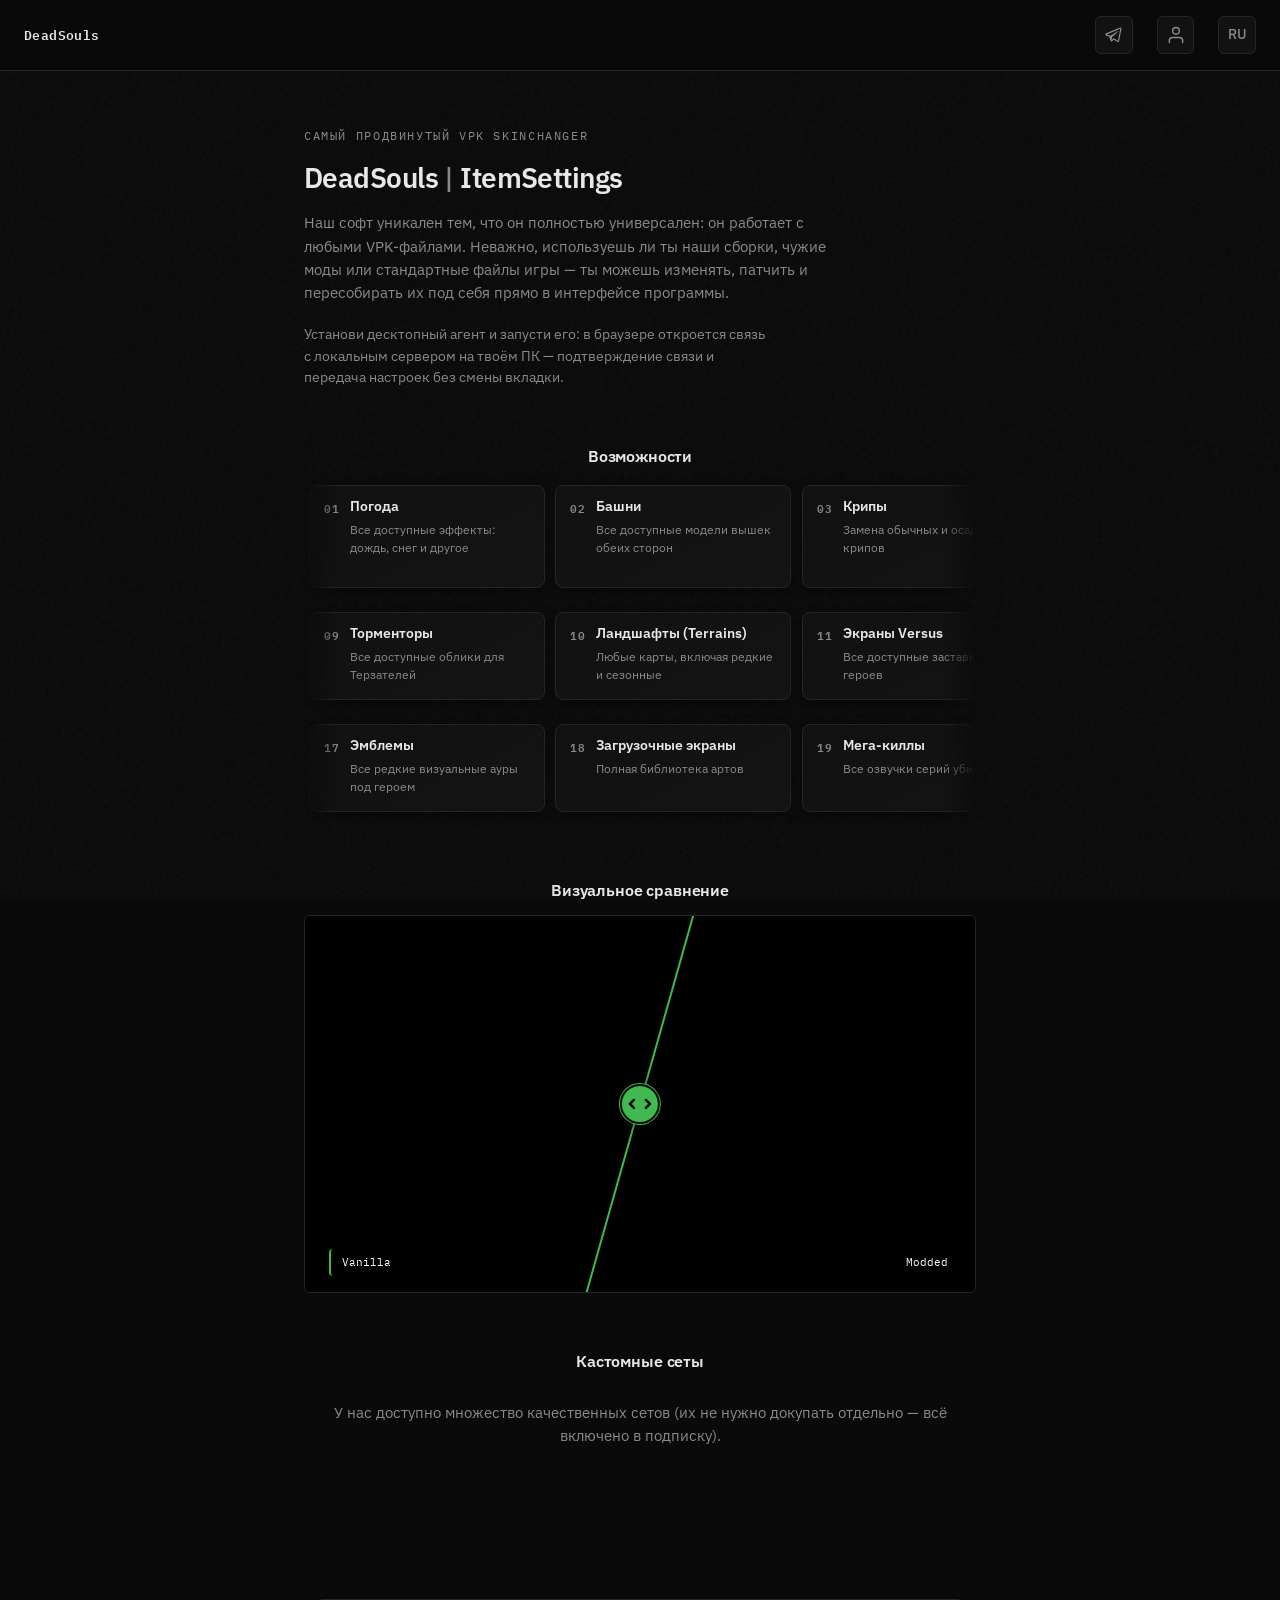
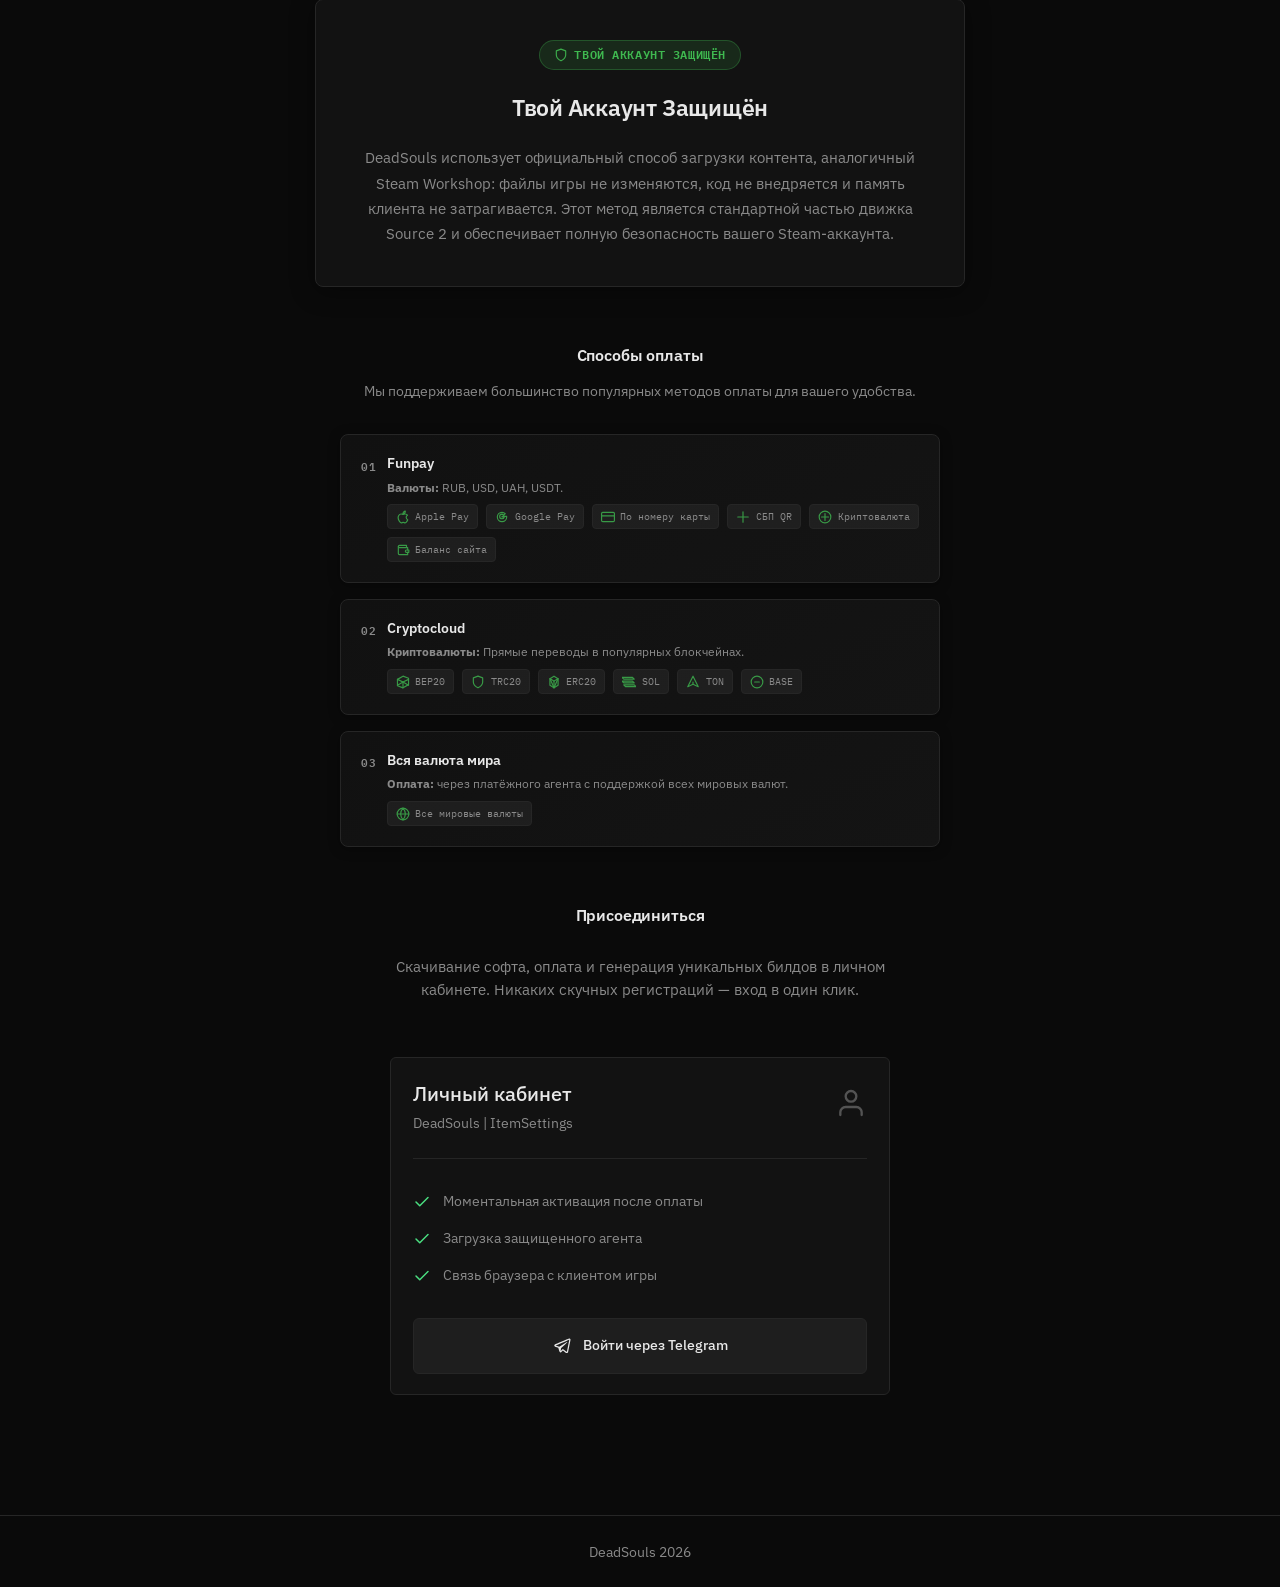
==== commit 7c34cd66: "custom sets prview" ====
--- a/static/templates/index.html
+++ b/static/templates/index.html
@@ -10,7 +10,83 @@
     <link rel="icon" href="https://cdn.deadsouls.cc/website/favicon.ico">
     <link href="https://fonts.googleapis.com/css2?family=IBM+Plex+Mono:wght@400;500;600&family=IBM+Plex+Sans:wght@400;500;600&display=swap" rel="stylesheet" />
     <link rel="stylesheet" href="../styles/styles.css" />
-    <script src="../scripts/i18n.js"></script>
+    <script src="../scripts/i18n.js?v=1.0.1"></script>
+    <style>
+      .custom-sets-container {
+        width: 100%;
+        max-width: 1200px;
+        margin: 0 auto;
+        display: flex;
+        flex-direction: column;
+        gap: 1.5rem;
+        overflow: hidden;
+        padding: 1rem 0;
+        mask-image: linear-gradient(to right, transparent 0px, black 80px, black calc(100% - 80px), transparent 100%);
+        -webkit-mask-image: linear-gradient(to right, transparent 0px, black 80px, black calc(100% - 80px), transparent 100%);
+      }
+      .custom-sets-row {
+        display: flex;
+        gap: 1.5rem;
+        overflow-x: auto;
+        scroll-behavior: auto;
+        scrollbar-width: none;
+        cursor: grab;
+        user-select: none;
+      }
+      .custom-sets-row::-webkit-scrollbar { display: none; }
+      .custom-sets-row:active { cursor: grabbing; }
+
+      .custom-sets-track {
+        display: flex;
+        gap: 1.5rem;
+        width: max-content;
+      }
+      .set-card-mini {
+        width: 260px;
+        aspect-ratio: 4 / 3;
+        background: rgba(0, 0, 0, 0.3);
+        border: 1px solid rgba(255, 255, 255, 0.08);
+        border-radius: 14px;
+        overflow: hidden;
+        flex-shrink: 0;
+        transition: transform 0.25s ease;
+      }
+      .set-card-mini:hover { border-color: rgba(255, 255, 255, 0.2); }
+      .set-card-mini img {
+        width: 100%;
+        height: 100%;
+        object-fit: cover;
+        display: block;
+        pointer-events: none;
+      }
+
+      .sets-modal {
+        position: fixed;
+        top: 0; left: 0;
+        width: 100%; height: 100%;
+        background: rgba(0, 0, 0, 0.9);
+        backdrop-filter: blur(10px);
+        z-index: 9999;
+        display: none;
+        align-items: center;
+        justify-content: center;
+        cursor: pointer;
+        opacity: 0;
+        transition: opacity 0.3s ease;
+      }
+      .sets-modal.active { display: flex; opacity: 1; }
+      .sets-modal img {
+        max-width: 90%;
+        max-height: 90%;
+        border-radius: 12px;
+        box-shadow: 0 0 40px rgba(0,0,0,0.5);
+        transform: scale(0.9);
+        transition: transform 0.3s ease;
+      }
+      .sets-modal.active img { transform: scale(1); }
+
+      @media (max-width: 600px) { .set-card-mini { width: 200px; } }
+    </style>
   </head>
   <body>
     <div class="noise" aria-hidden="true"></div>
@@ -381,6 +457,26 @@
         </div>
       </section>
 
+      <section id="custom-sets" class="section" style="display: flex; flex-direction: column; align-items: center; width: 100%; overflow: hidden;">
+        <h2 class="section-title" style="text-align: center;" data-i18n="custom_sets_title">Кастомные сеты</h2>
+        <p class="muted" style="text-align: center; max-width: 650px; margin-bottom: 2.5rem;" data-i18n="custom_sets_desc">
+          У нас доступно множество качественных сетов (их не нужно докупать отдельно — всё включено в подписку).
+        </p>
+
+        <div class="custom-sets-container">
+          <div class="custom-sets-row" id="row-top">
+            <div id="sets-track-top" class="custom-sets-track"></div>
+          </div>
+          <div class="custom-sets-row" id="row-bottom">
+            <div id="sets-track-bottom" class="custom-sets-track"></div>
+          </div>
+        </div>
+      </section>
+
+      <div id="sets-modal" class="sets-modal">
+        <img id="modal-img" src="" alt="Preview">
+      </div>
+
       <section id="vac-safe" class="section" style="display: flex; justify-content: center;">
         <div class="vac-safe-card">
           <div class="vac-badge">
@@ -401,7 +497,6 @@
         <p class="muted small" style="text-align: center; margin-bottom: 2rem;" data-i18n="payments_sub">Мы поддерживаем большинство популярных методов оплаты для вашего удобства.</p>
 
         <div class="payment-grid-main">
-          <!-- 01 Funpay -->
           <article class="feat-card static-card">
             <span class="feat-num">01</span>
             <span class="feat-title">Funpay</span>
@@ -439,7 +534,6 @@
             </span>
           </article>
 
-          <!-- 02 Cryptocloud -->
           <article class="feat-card static-card">
             <span class="feat-num">02</span>
             <span class="feat-title">Cryptocloud</span>
@@ -475,7 +569,6 @@
             </div>
           </article>
 
-          <!-- 03 Агент -->
           <article class="feat-card static-card">
             <span class="feat-num">03</span>
             <span class="feat-title" data-i18n="agent_desc">Агент</span>
@@ -644,5 +737,106 @@
 
     <script src="../scripts/app.js" type="module"></script>
     <script src="../scripts/bridge.js"></script>
+
+    <script>
+      document.addEventListener("DOMContentLoaded", async () => {
+        const rowTop = document.getElementById("row-top");
+        const rowBottom = document.getElementById("row-bottom");
+        const trackTop = document.getElementById("sets-track-top");
+        const trackBottom = document.getElementById("sets-track-bottom");
+        const modal = document.getElementById("sets-modal");
+        const modalImg = document.getElementById("modal-img");
+
+        if (!trackTop || !rowTop) return;
+
+        try {
+          const response = await fetch("https://cdn.deadsouls.cc/website/images/custom_sets_preview/point.json");
+          const data = await response.json();
+          const count = data.count || 0;
+
+          let topHTML = "";
+          let botHTML = "";
+
+          for (let i = 1; i <= count; i++) {
+            const num = String(i).padStart(3, "0");
+            const url = `https://cdn.deadsouls.cc/website/images/custom_sets_preview/set_${num}.webp`;
+            const card = `<div class="set-card-mini" data-full="${url}"><img src="${url}" loading="lazy" /></div>`;
+            if (i % 2 !== 0) topHTML += card; else botHTML += card;
+          }
+
+          trackTop.innerHTML = topHTML + topHTML + topHTML;
+          trackBottom.innerHTML = botHTML + botHTML + botHTML;
+
+          const setInitialScroll = () => {
+            const blockWidth = trackTop.scrollWidth / 3;
+            const containerWidth = rowTop.clientWidth;
+
+            const firstCard = trackTop.querySelector(".set-card-mini");
+            const cardWidth = firstCard ? firstCard.offsetWidth : 260;
+
+            const targetScroll = blockWidth + (cardWidth / 2) - (containerWidth / 2);
+
+            rowTop.scrollLeft = targetScroll;
+            rowBottom.scrollLeft = targetScroll;
+          };
+
+          setTimeout(setInitialScroll, 100);
+
+          let isDown = false;
+          let startX, scrollLeftTop, scrollLeftBottom;
+          let moveDistance = 0;
+
+          const rows = [rowTop, rowBottom];
+
+          const handleInfinite = (row) => {
+            const blockWidth = trackTop.scrollWidth / 3;
+            if (row.scrollLeft >= blockWidth * 2) {
+              rowTop.scrollLeft -= blockWidth;
+              rowBottom.scrollLeft -= blockWidth;
+            } else if (row.scrollLeft <= 0) {
+              rowTop.scrollLeft += blockWidth;
+              rowBottom.scrollLeft += blockWidth;
+            }
+          };
+
+          window.addEventListener("mousedown", (e) => {
+            const targetRow = e.target.closest(".custom-sets-row");
+            if (!targetRow) return;
+            isDown = true;
+            moveDistance = 0;
+            startX = e.pageX;
+            scrollLeftTop = rowTop.scrollLeft;
+            scrollLeftBottom = rowBottom.scrollLeft;
+          });
+
+          window.addEventListener("mouseup", (e) => {
+            isDown = false;
+            if (moveDistance < 5) {
+              const card = e.target.closest(".set-card-mini");
+              if (card) {
+                modalImg.src = card.dataset.full;
+                modal.classList.add("active");
+              }
+            }
+          });
+
+          window.addEventListener("mousemove", (e) => {
+            if (!isDown) return;
+            e.preventDefault();
+            const x = e.pageX;
+            const walk = (x - startX) * 1;
+            moveDistance += Math.abs(x - startX);
+
+            rowTop.scrollLeft = scrollLeftTop - walk;
+            rowBottom.scrollLeft = scrollLeftBottom - walk;
+
+            handleInfinite(rowTop);
+          });
+
+          modal.addEventListener("click", () => modal.classList.remove("active"));
+
+        } catch (e) { console.error("Error loading gallery", e); }
+      });
+    </script>
   </body>
-</html>
+</html>
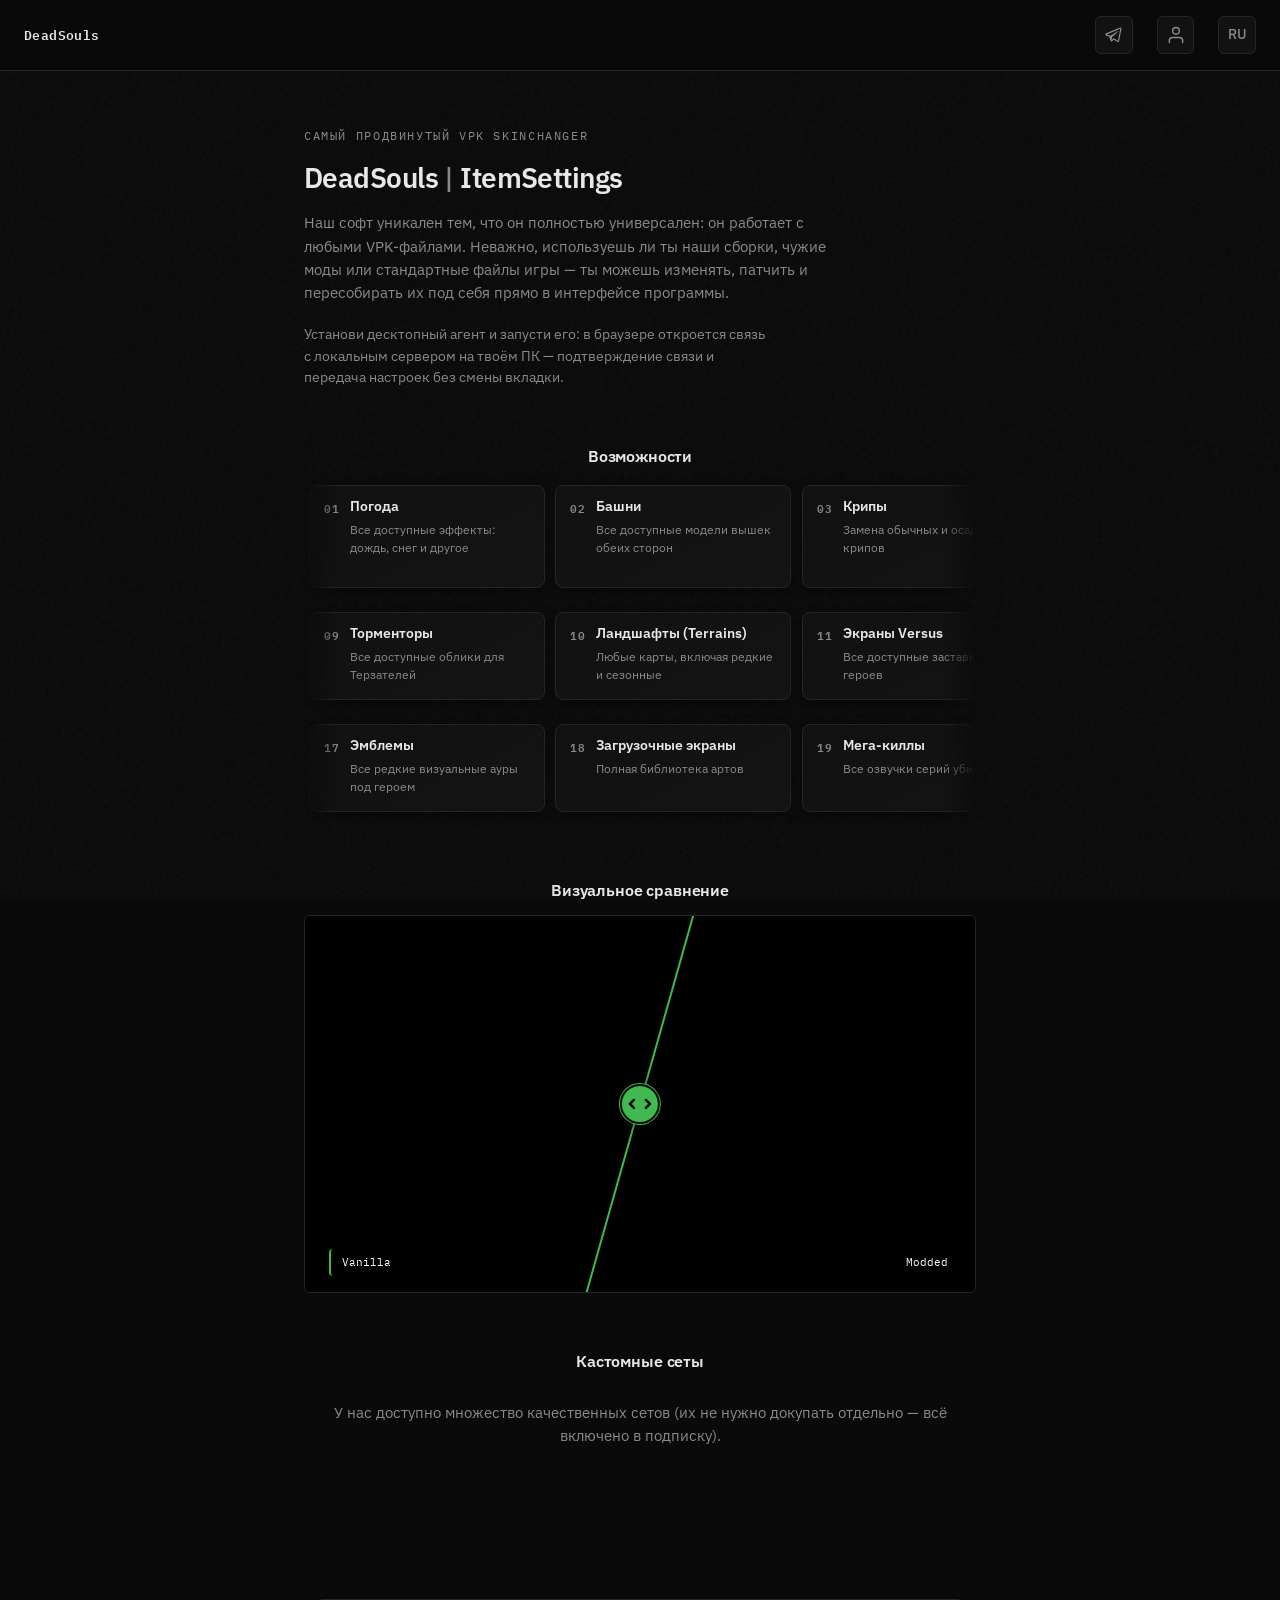
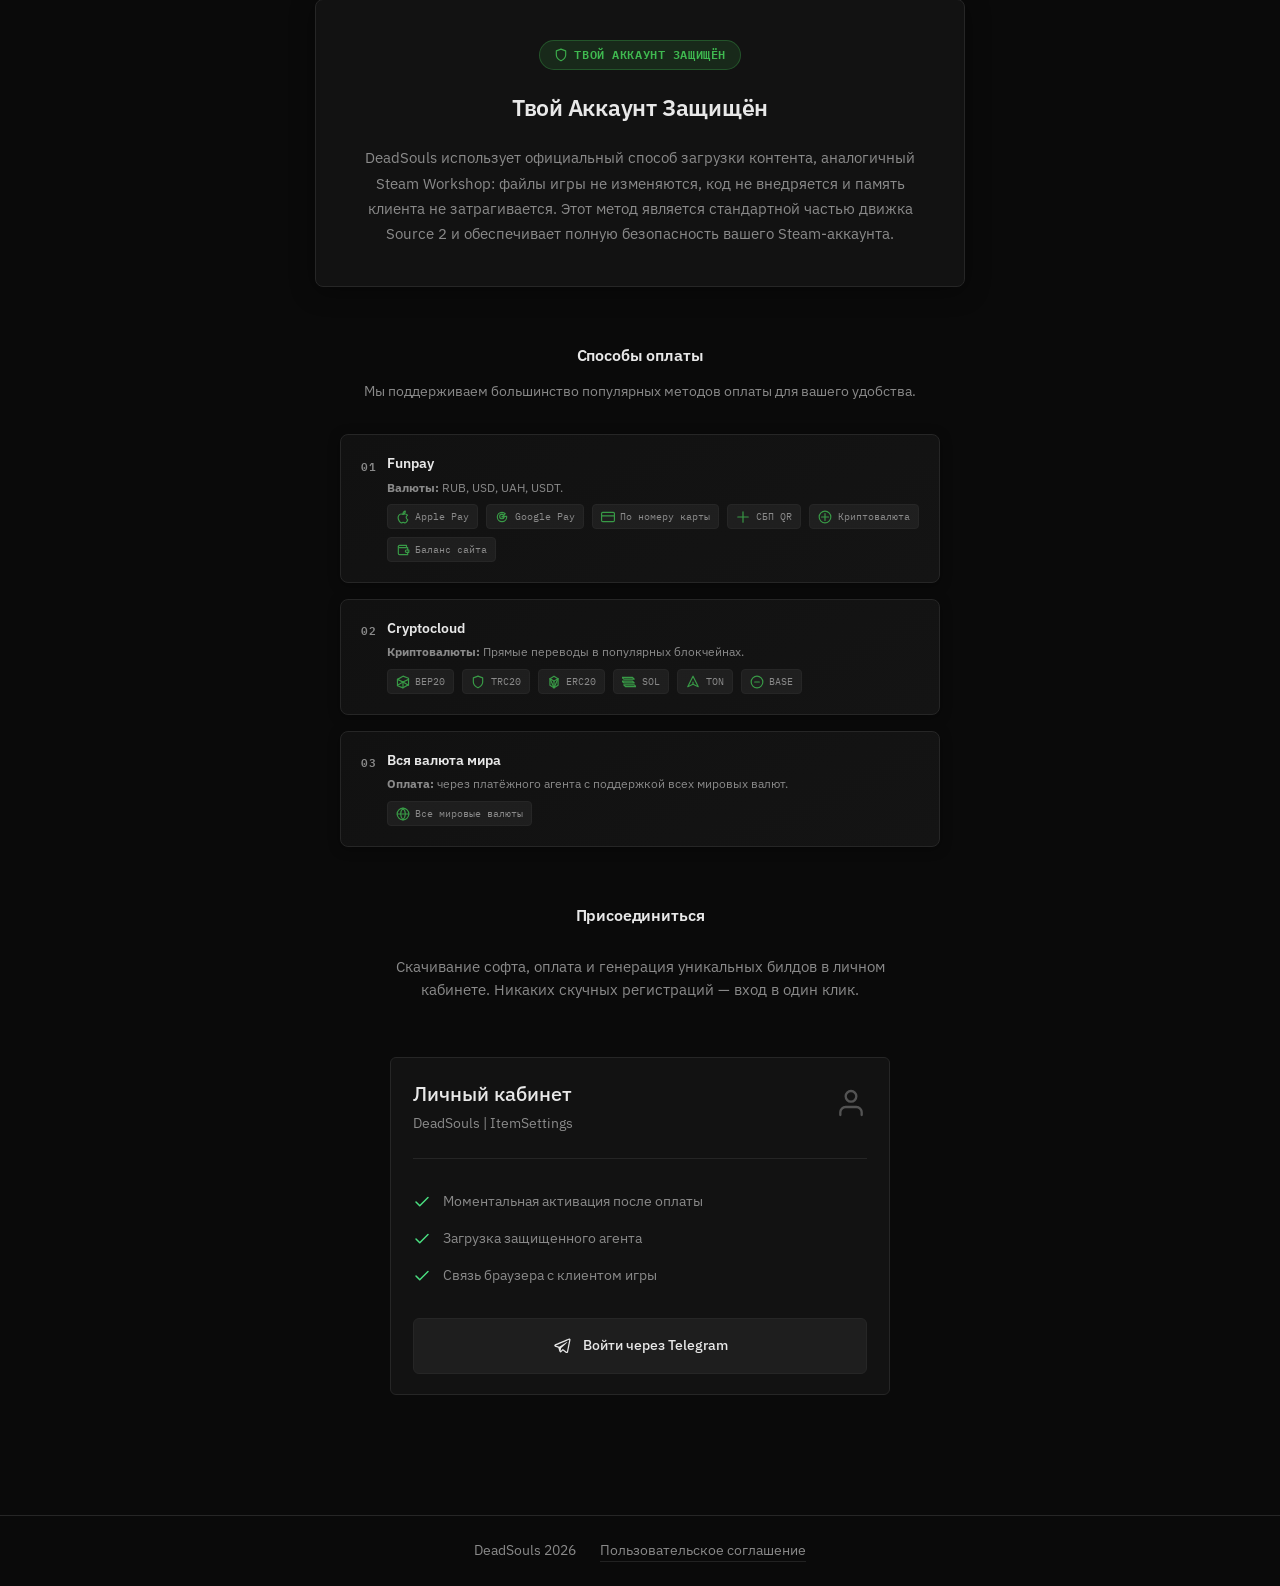
==== commit dcd07926: "added TOS" ====
--- a/static/templates/index.html
+++ b/static/templates/index.html
@@ -10,7 +10,7 @@
     <link rel="icon" href="https://cdn.deadsouls.cc/website/favicon.ico">
     <link href="https://fonts.googleapis.com/css2?family=IBM+Plex+Mono:wght@400;500;600&family=IBM+Plex+Sans:wght@400;500;600&display=swap" rel="stylesheet" />
     <link rel="stylesheet" href="../styles/styles.css" />
-    <script src="../scripts/i18n.js?v=1.0.1"></script>
+    <script src="../scripts/i18n.js?v=1.0.2"></script>
     <style>
       .custom-sets-container {
         width: 100%;
@@ -638,8 +638,48 @@
     </main>
 
     <footer class="footer">
-      <span class="muted small" translate="no" data-i18n="footer_text">DeadSouls 2026</span>
+      <div style="display: flex; justify-content: center; align-items: center; gap: 1.5rem; flex-wrap: wrap;">
+        <span class="muted small" translate="no" data-i18n="footer_text">DeadSouls 2026</span>
+        <a href="#" id="btn-tos" class="muted small" style="text-decoration: none; border-bottom: 1px solid rgba(255,255,255,0.1);" data-i18n="tos_link">Пользовательское соглашение</a>
+      </div>
     </footer>
+
+    <div id="tos-modal" class="sets-modal" style="cursor: default;">
+      <div class="card" style="max-width: 800px; max-height: 85vh; overflow-y: auto; padding: 2.5rem; position: relative; cursor: auto; border: 1px solid rgba(255,255,255,0.1);">
+        <button type="button" class="icon-btn" id="btn-close-tos" style="position: absolute; top: 1.5rem; right: 1.5rem; font-size: 1.5rem;">×</button>
+        <h2 class="section-title" style="margin-top: 0; margin-bottom: 2rem; font-size: 1.5rem; text-align: left;" data-i18n="tos_title">Пользовательское соглашение</h2>
+        <div id="tos-content-area" class="muted small" style="line-height: 1.7; text-align: left; white-space: pre-line;">
+          </div>
+      </div>
+    </div>
+
+    <script>
+      document.addEventListener("DOMContentLoaded", () => {
+        const tosModal = document.getElementById("tos-modal");
+        const btnTos = document.getElementById("btn-tos");
+        const btnCloseTos = document.getElementById("btn-close-tos");
+        const tosContentArea = document.getElementById("tos-content-area");
+
+        btnTos?.addEventListener("click", (e) => {
+          e.preventDefault();
+          if (tosContentArea) {
+            tosContentArea.textContent = window.t('tos_content');
+          }
+          tosModal.classList.add("active");
+          document.body.style.overflow = "hidden";
+        });
+
+        const closeTos = () => {
+          tosModal.classList.remove("active");
+          document.body.style.overflow = "";
+        };
+
+        btnCloseTos?.addEventListener("click", closeTos);
+        tosModal?.addEventListener("click", (e) => {
+          if (e.target === tosModal) closeTos();
+        });
+      });
+    </script>
 
     <div
       class="success-overlay"
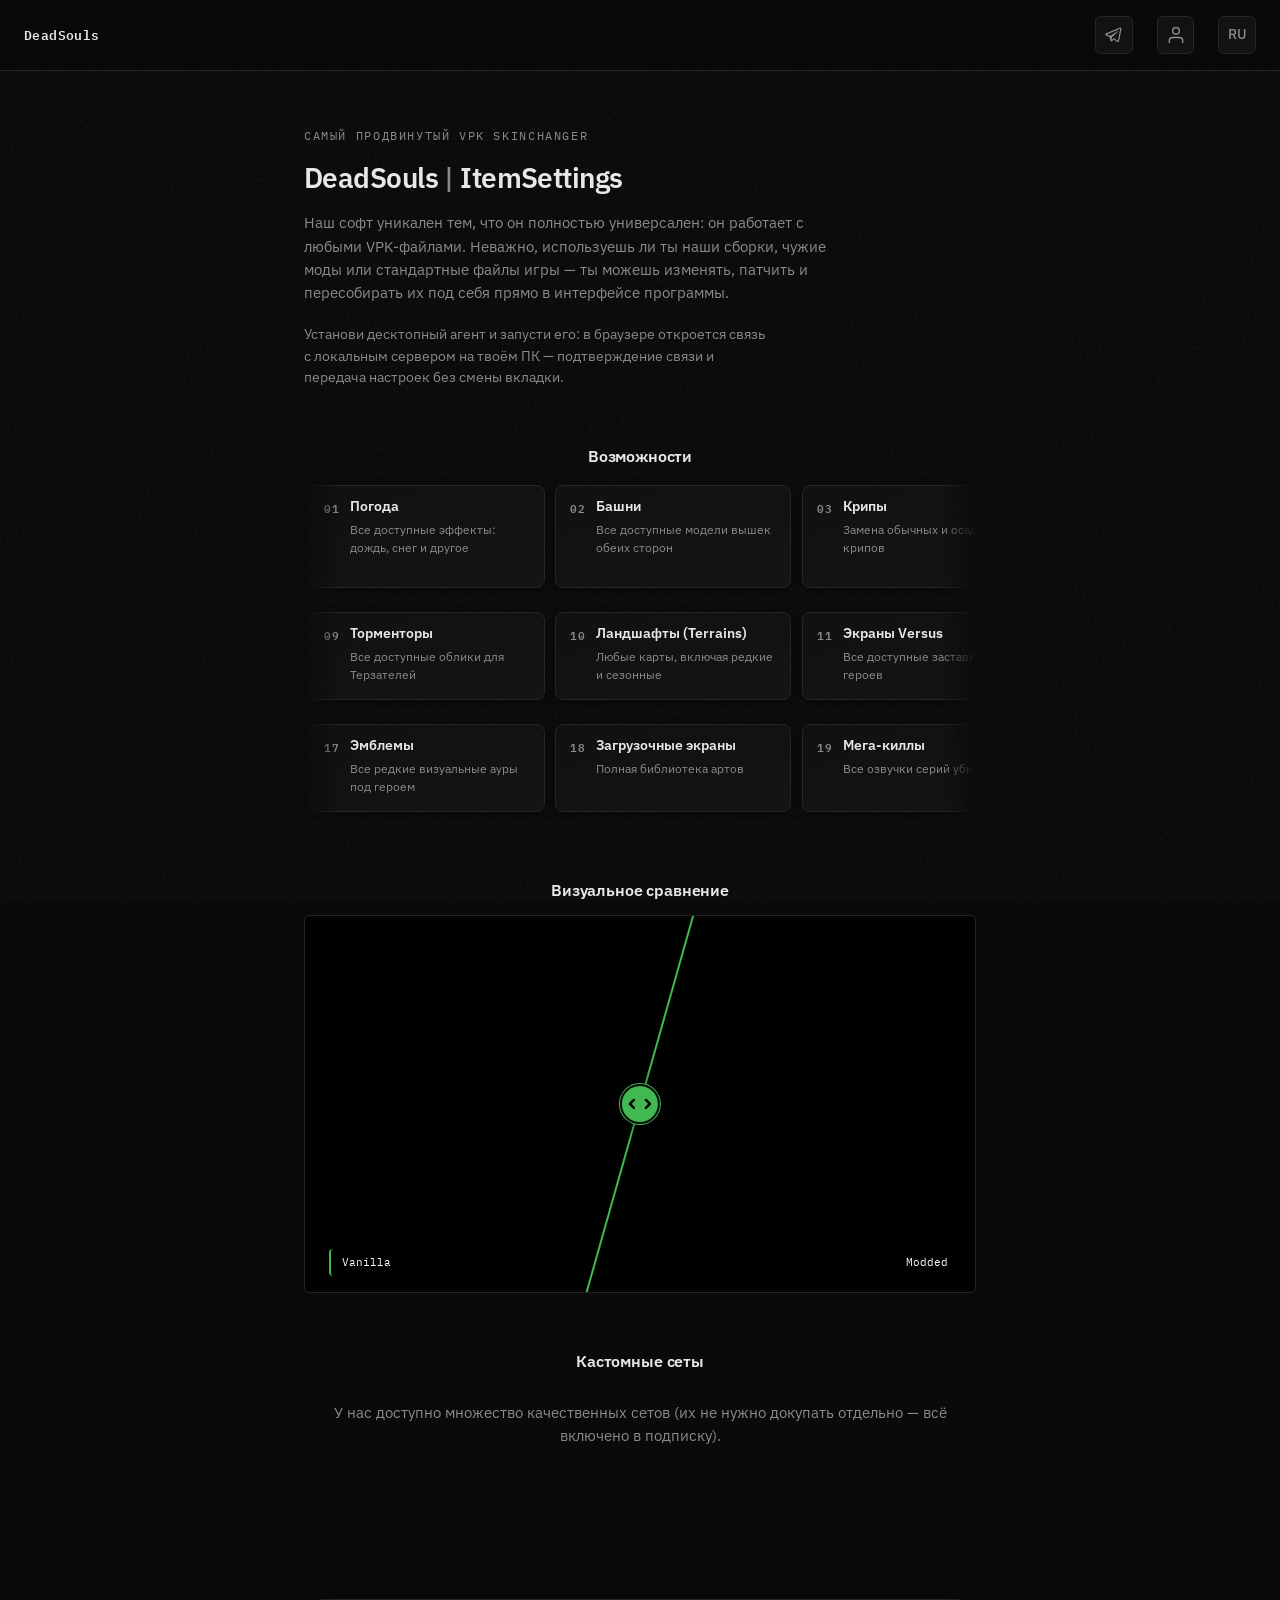
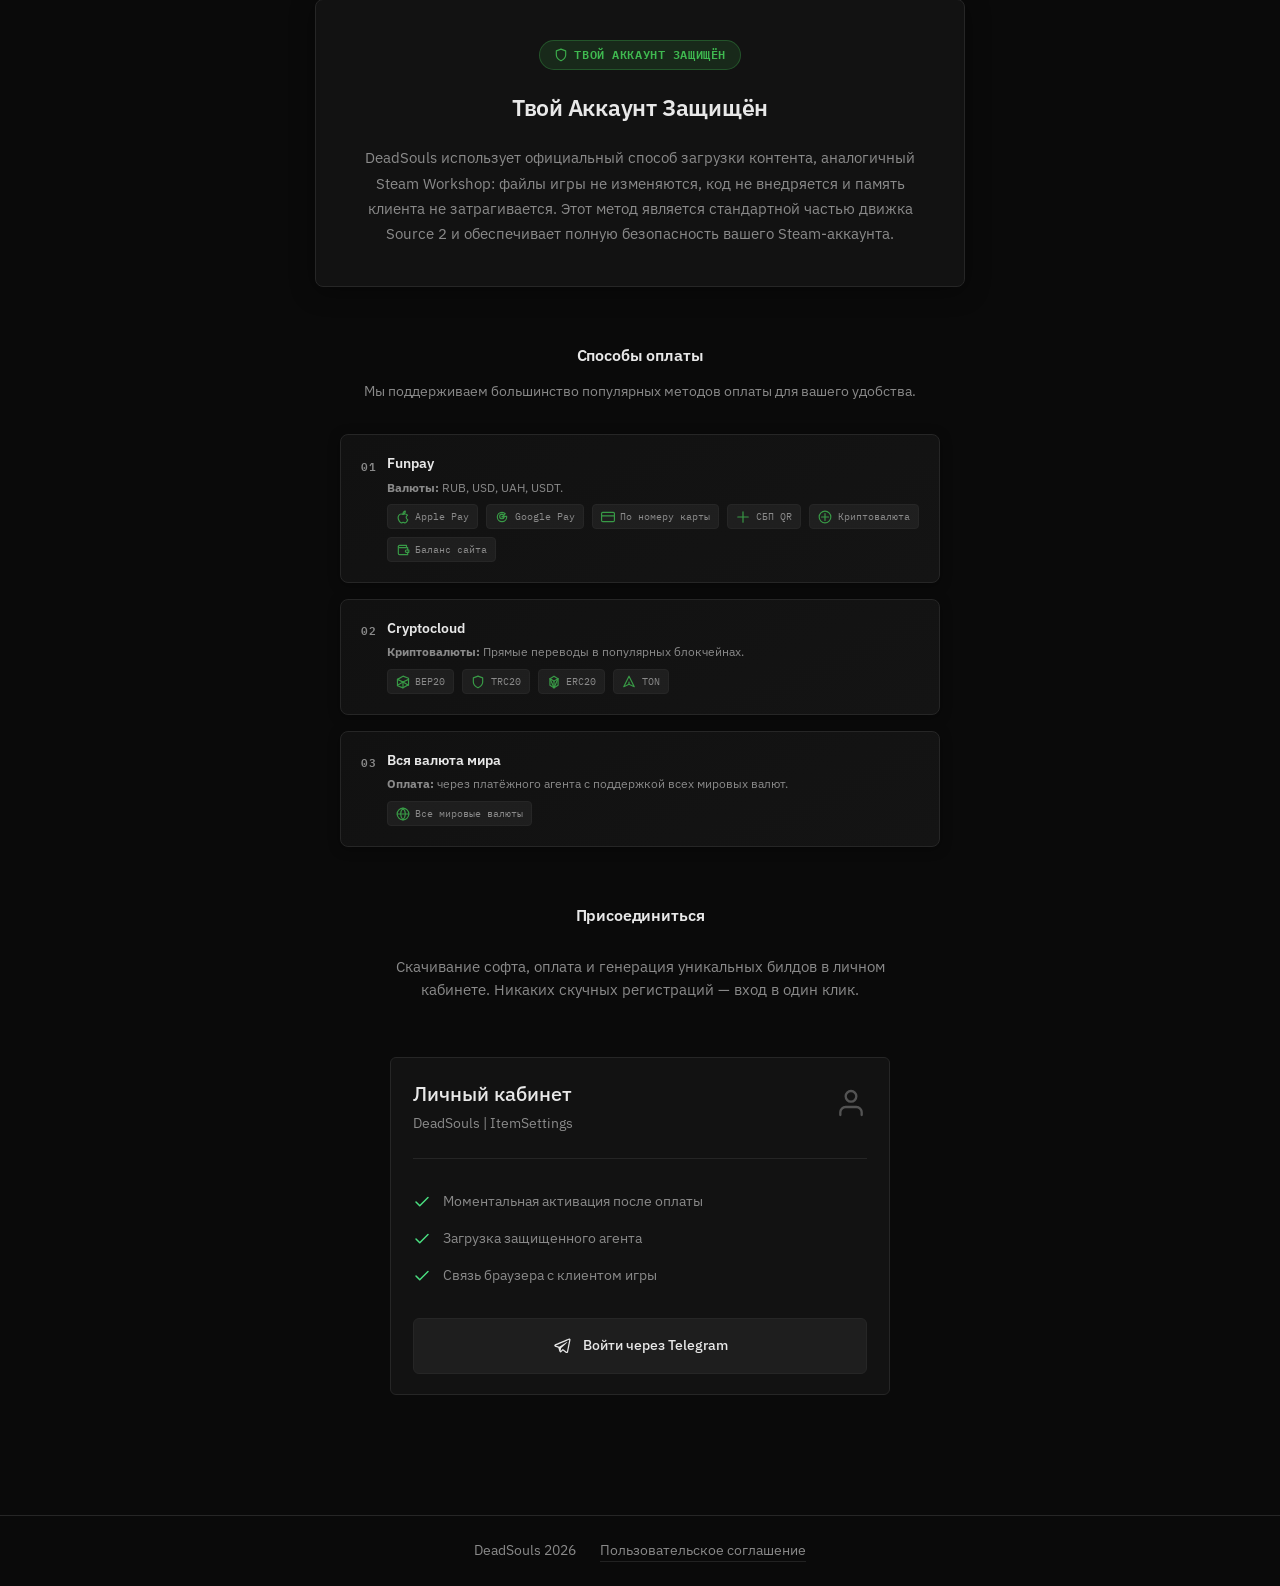
==== commit b40e9b0c: "fix available curr" ====
--- a/static/templates/index.html
+++ b/static/templates/index.html
@@ -10,7 +10,7 @@
     <link rel="icon" href="https://cdn.deadsouls.cc/website/favicon.ico">
     <link href="https://fonts.googleapis.com/css2?family=IBM+Plex+Mono:wght@400;500;600&family=IBM+Plex+Sans:wght@400;500;600&display=swap" rel="stylesheet" />
     <link rel="stylesheet" href="../styles/styles.css" />
-    <script src="../scripts/i18n.js?v=1.0.2"></script>
+    <script src="../scripts/i18n.js?v=1.0.3"></script>
     <style>
       .custom-sets-container {
         width: 100%;
@@ -553,19 +553,10 @@
                   <svg width="14" height="14" viewBox="0 0 24 24" fill="none" stroke="currentColor" stroke-width="2" stroke-linecap="round" stroke-linejoin="round"><path d="m12 2 7 4.5V17.5L12 22l-7-4.5V6.5Z"/><path d="m12 22 7-16-7 4.5-7-4.5Z"/><path d="M12 10.5v11.5"/></svg>
                   ERC20
                 </div>
-                <div class="net-badge" title="Solana Network">
-                  <svg width="14" height="14" viewBox="0 0 24 24" fill="none" stroke="currentColor" stroke-width="2" stroke-linecap="round" stroke-linejoin="round"><path d="M3 7h18L18 4H0zM21 17H3l3 3h18zM18 10.5H0l3 3h18z"/></svg>
-                  SOL
-                </div>
                 <div class="net-badge" title="The Open Network">
                   <svg width="14" height="14" viewBox="0 0 24 24" fill="none" stroke="currentColor" stroke-width="2" stroke-linecap="round" stroke-linejoin="round"><path d="M12 2L3 20l9-4 9 4-9-18z"/><path d="M12 16v-4"/></svg>
                   TON
                 </div>
-                <div class="net-badge" title="Base L2 Network">
-                  <svg width="14" height="14" viewBox="0 0 24 24" fill="none" stroke="currentColor" stroke-width="2" stroke-linecap="round" stroke-linejoin="round"><circle cx="12" cy="12" r="10"/><path d="M8 12h8"/></svg>
-                  BASE
-                </div>
-              </div>
             </div>
           </article>
 
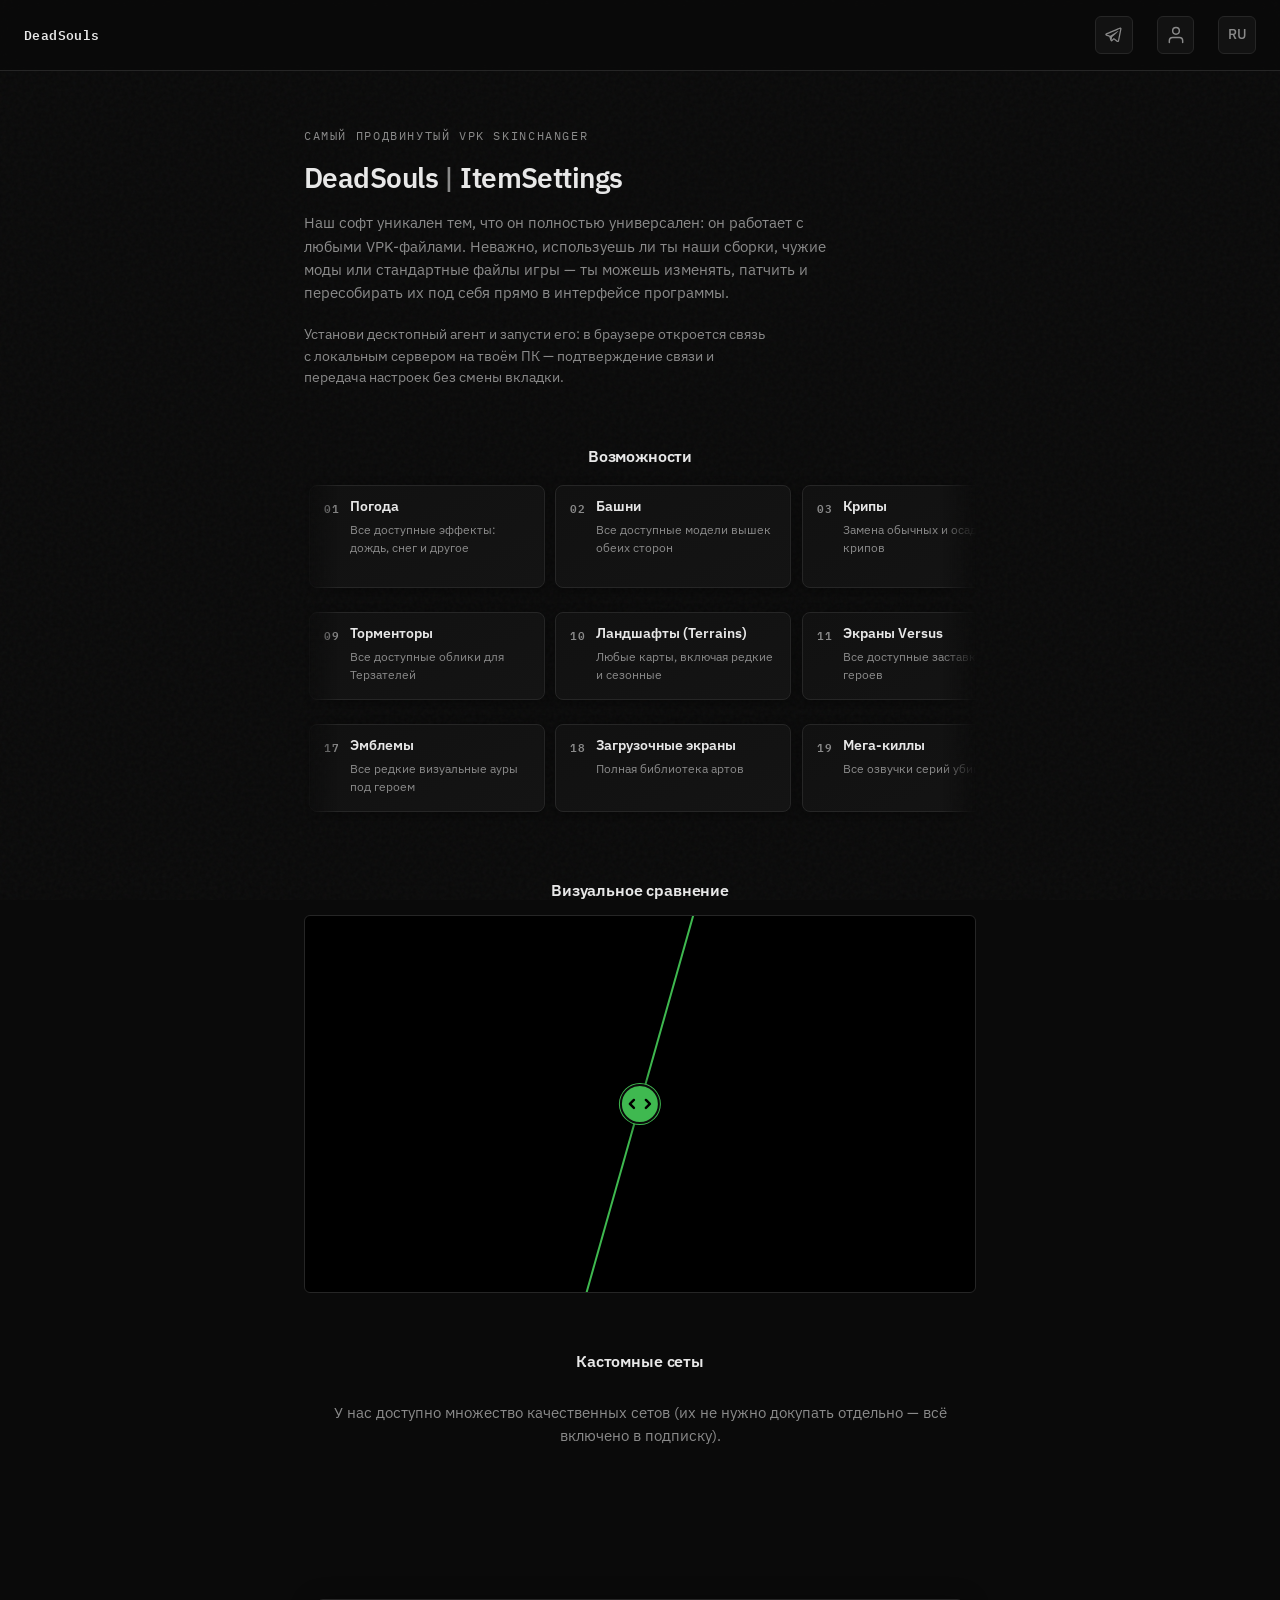
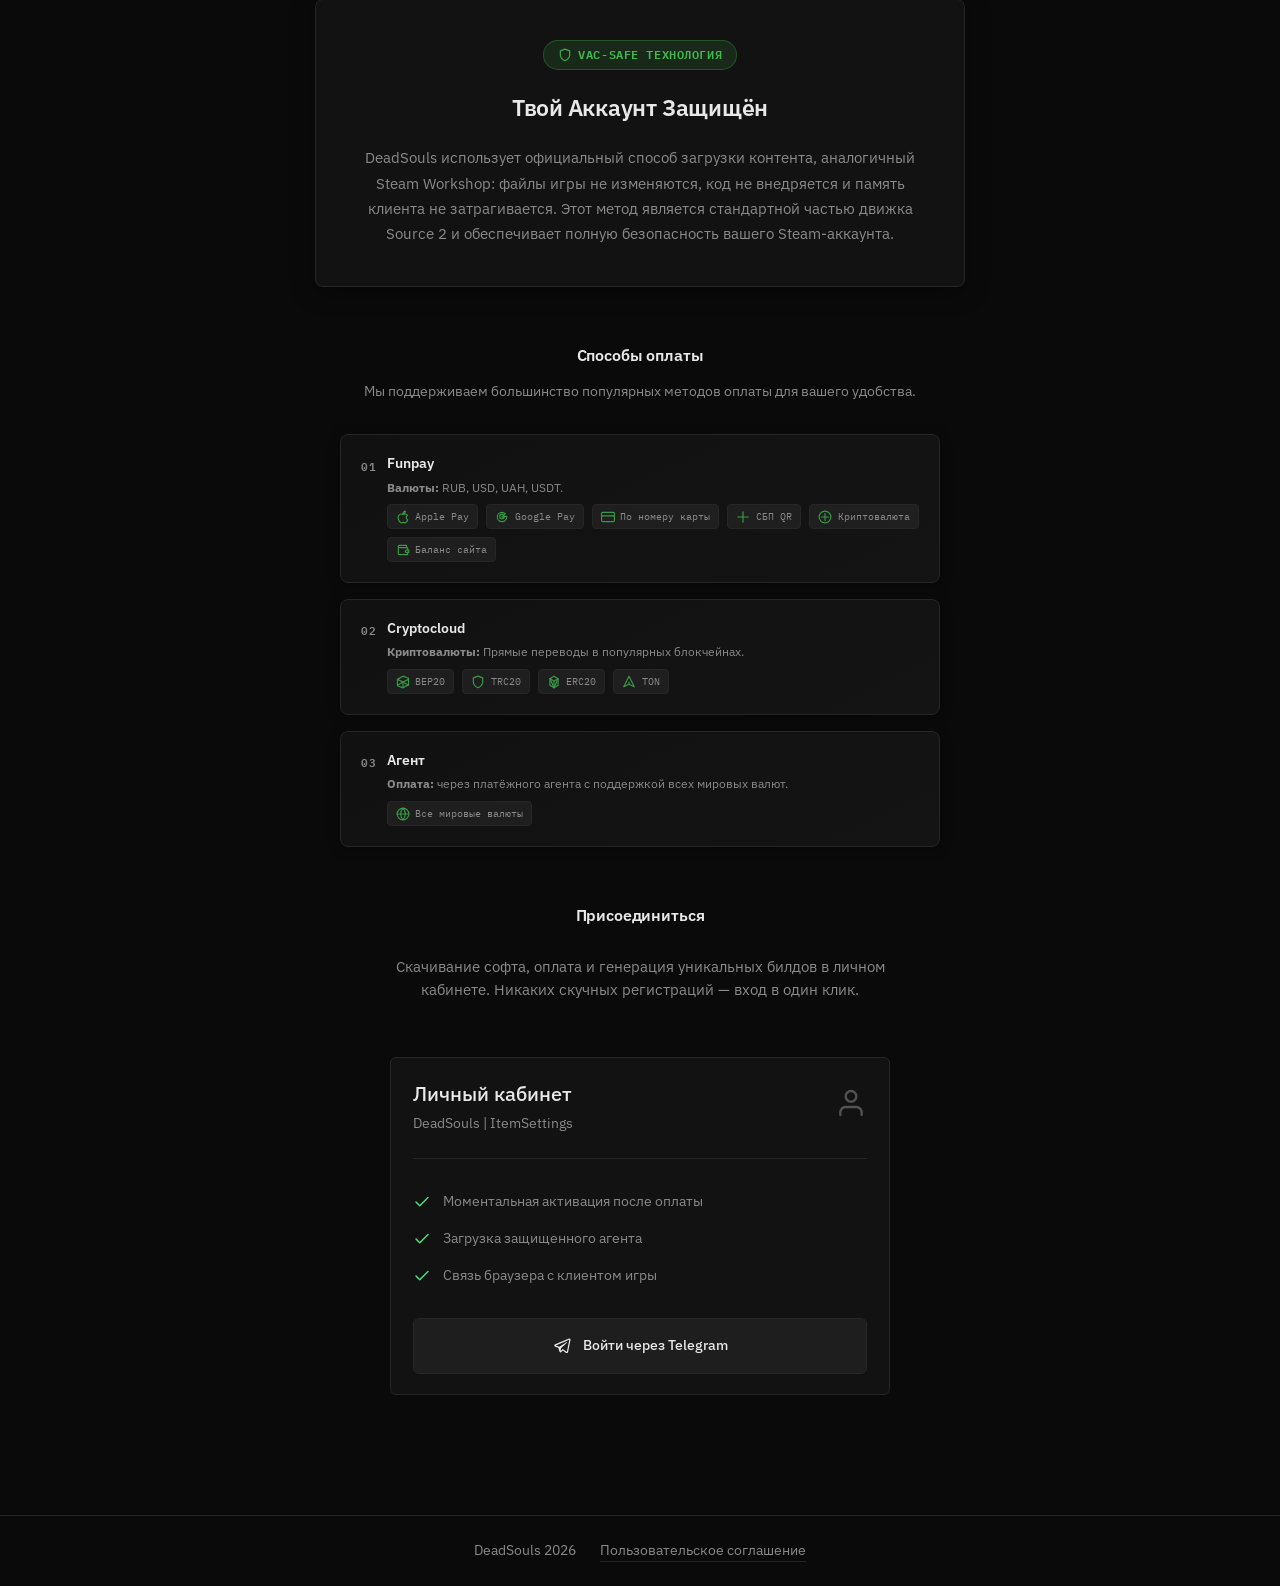
==== commit 14f25977: "tos fix" ====
--- a/static/templates/index.html
+++ b/static/templates/index.html
@@ -631,7 +631,7 @@
     <footer class="footer">
       <div style="display: flex; justify-content: center; align-items: center; gap: 1.5rem; flex-wrap: wrap;">
         <span class="muted small" translate="no" data-i18n="footer_text">DeadSouls 2026</span>
-        <a href="#" id="btn-tos" class="muted small" style="text-decoration: none; border-bottom: 1px solid rgba(255,255,255,0.1);" data-i18n="tos_link">Пользовательское соглашение</a>
+        <a href="https://teletype.in/@deadsouls_vpk/jV9_HB8xyJ7" id="btn-tos" target="_blank" rel="noopener noreferrer" class="muted small" style="text-decoration: none; border-bottom: 1px solid rgba(255,255,255,0.1);" data-i18n="tos_link">Пользовательское соглашение</a>
       </div>
     </footer>
 
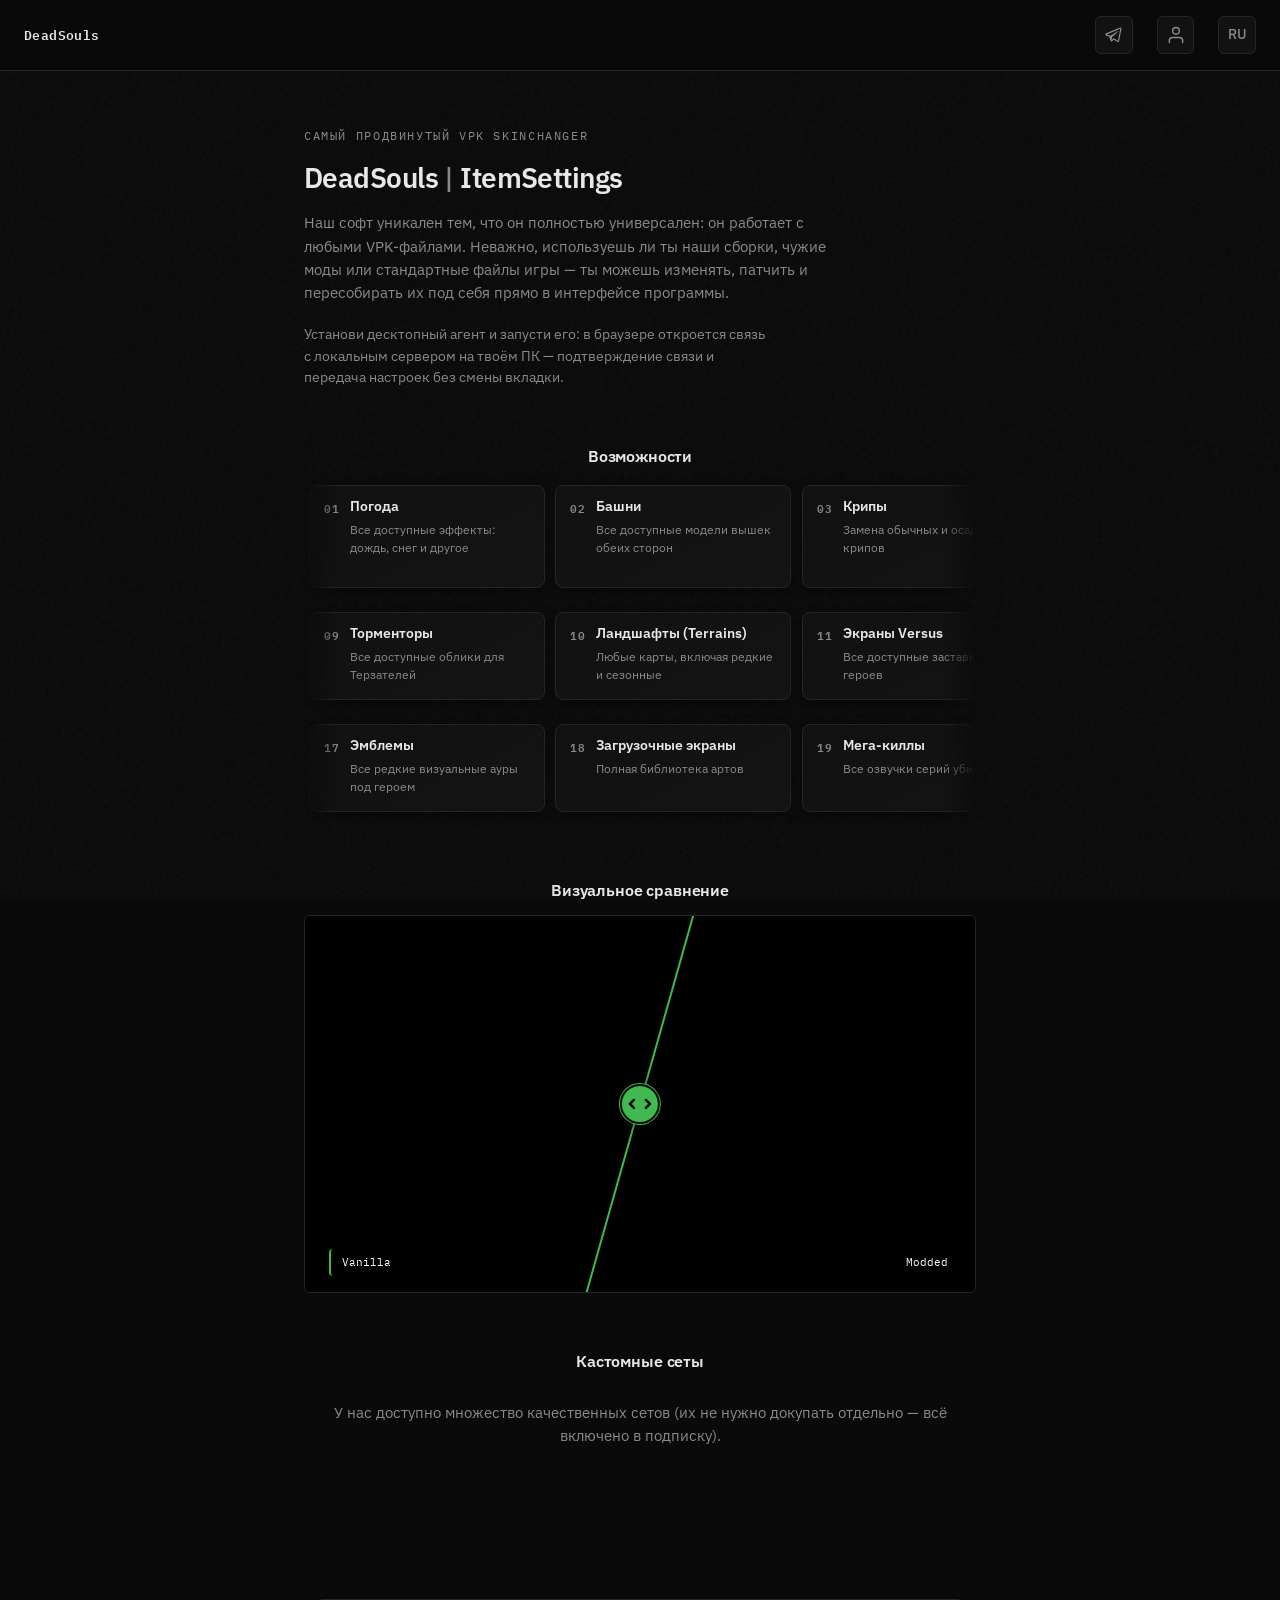
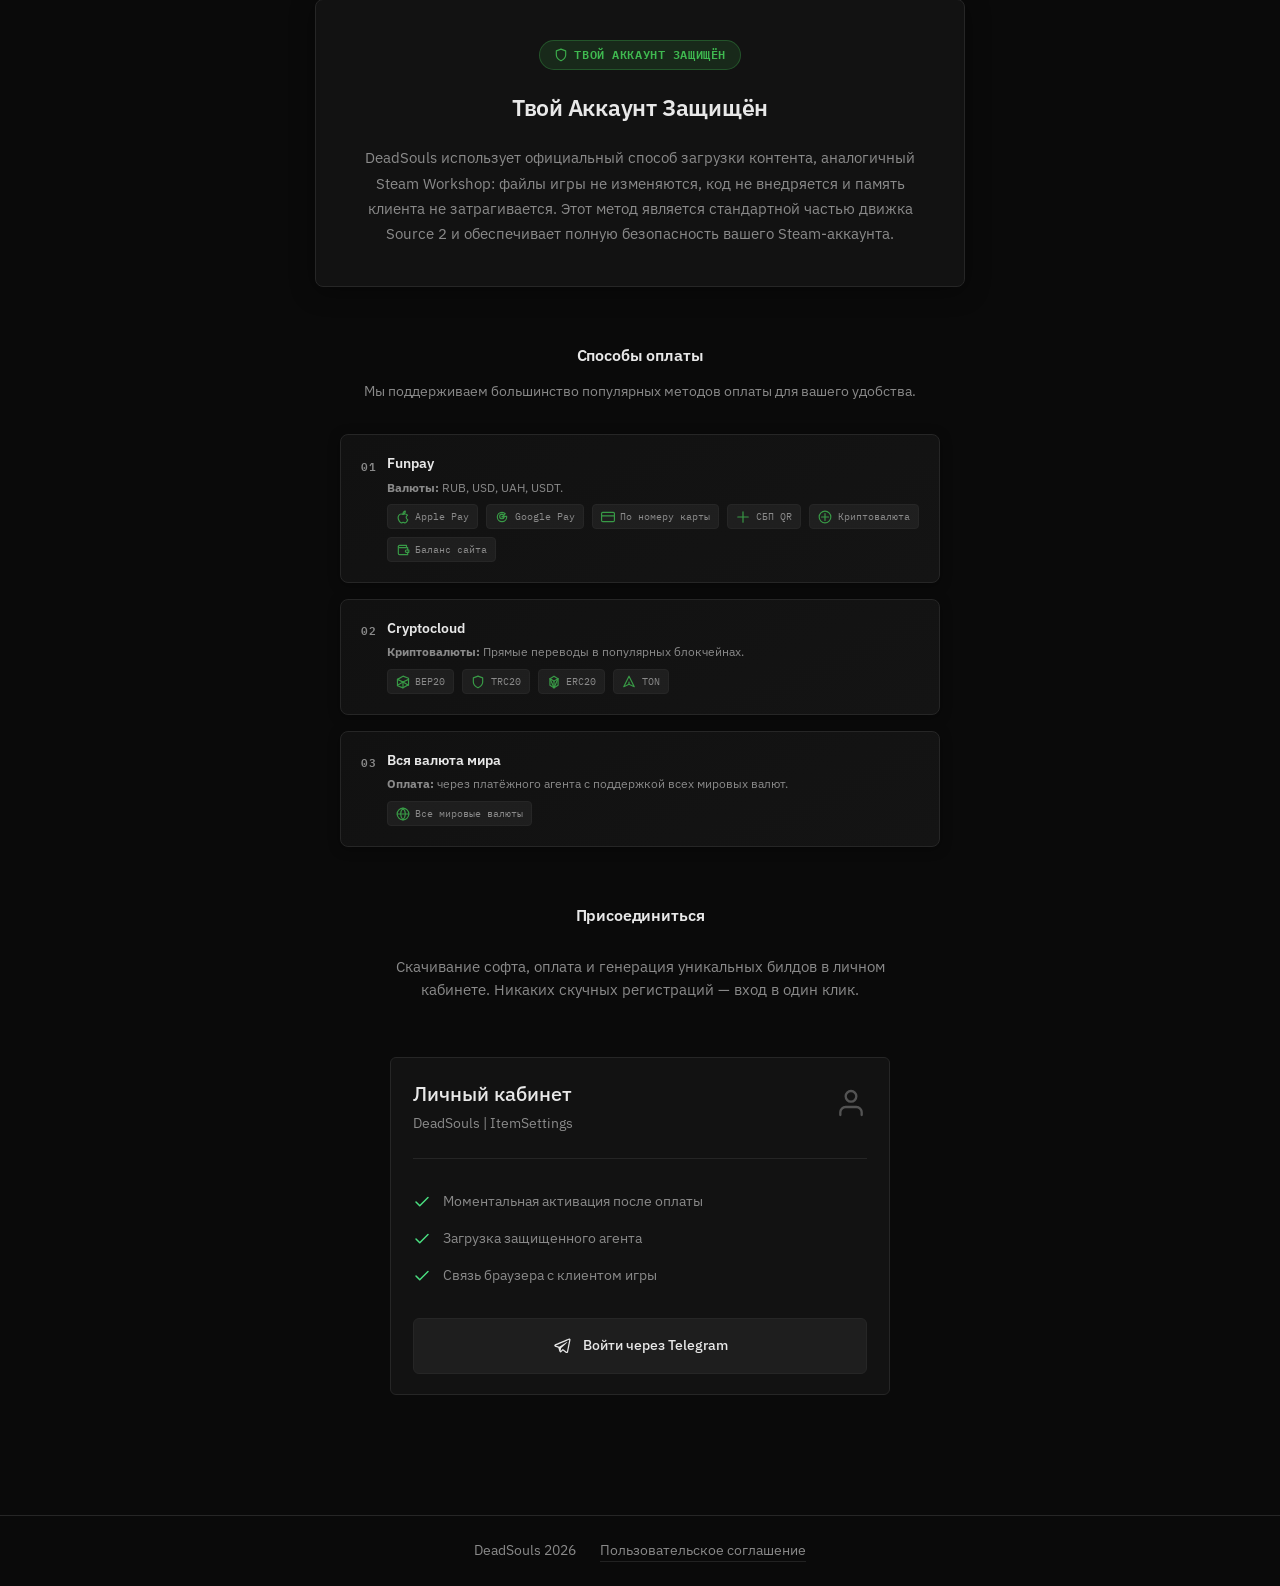
==== commit cd43fd15: "final fix" ====
--- a/static/templates/index.html
+++ b/static/templates/index.html
@@ -10,7 +10,7 @@
     <link rel="icon" href="https://cdn.deadsouls.cc/website/favicon.ico">
     <link href="https://fonts.googleapis.com/css2?family=IBM+Plex+Mono:wght@400;500;600&family=IBM+Plex+Sans:wght@400;500;600&display=swap" rel="stylesheet" />
     <link rel="stylesheet" href="../styles/styles.css" />
-    <script src="../scripts/i18n.js?v=1.0.3"></script>
+    <script src="../scripts/i18n.js?v=1.0.4"></script>
     <style>
       .custom-sets-container {
         width: 100%;
